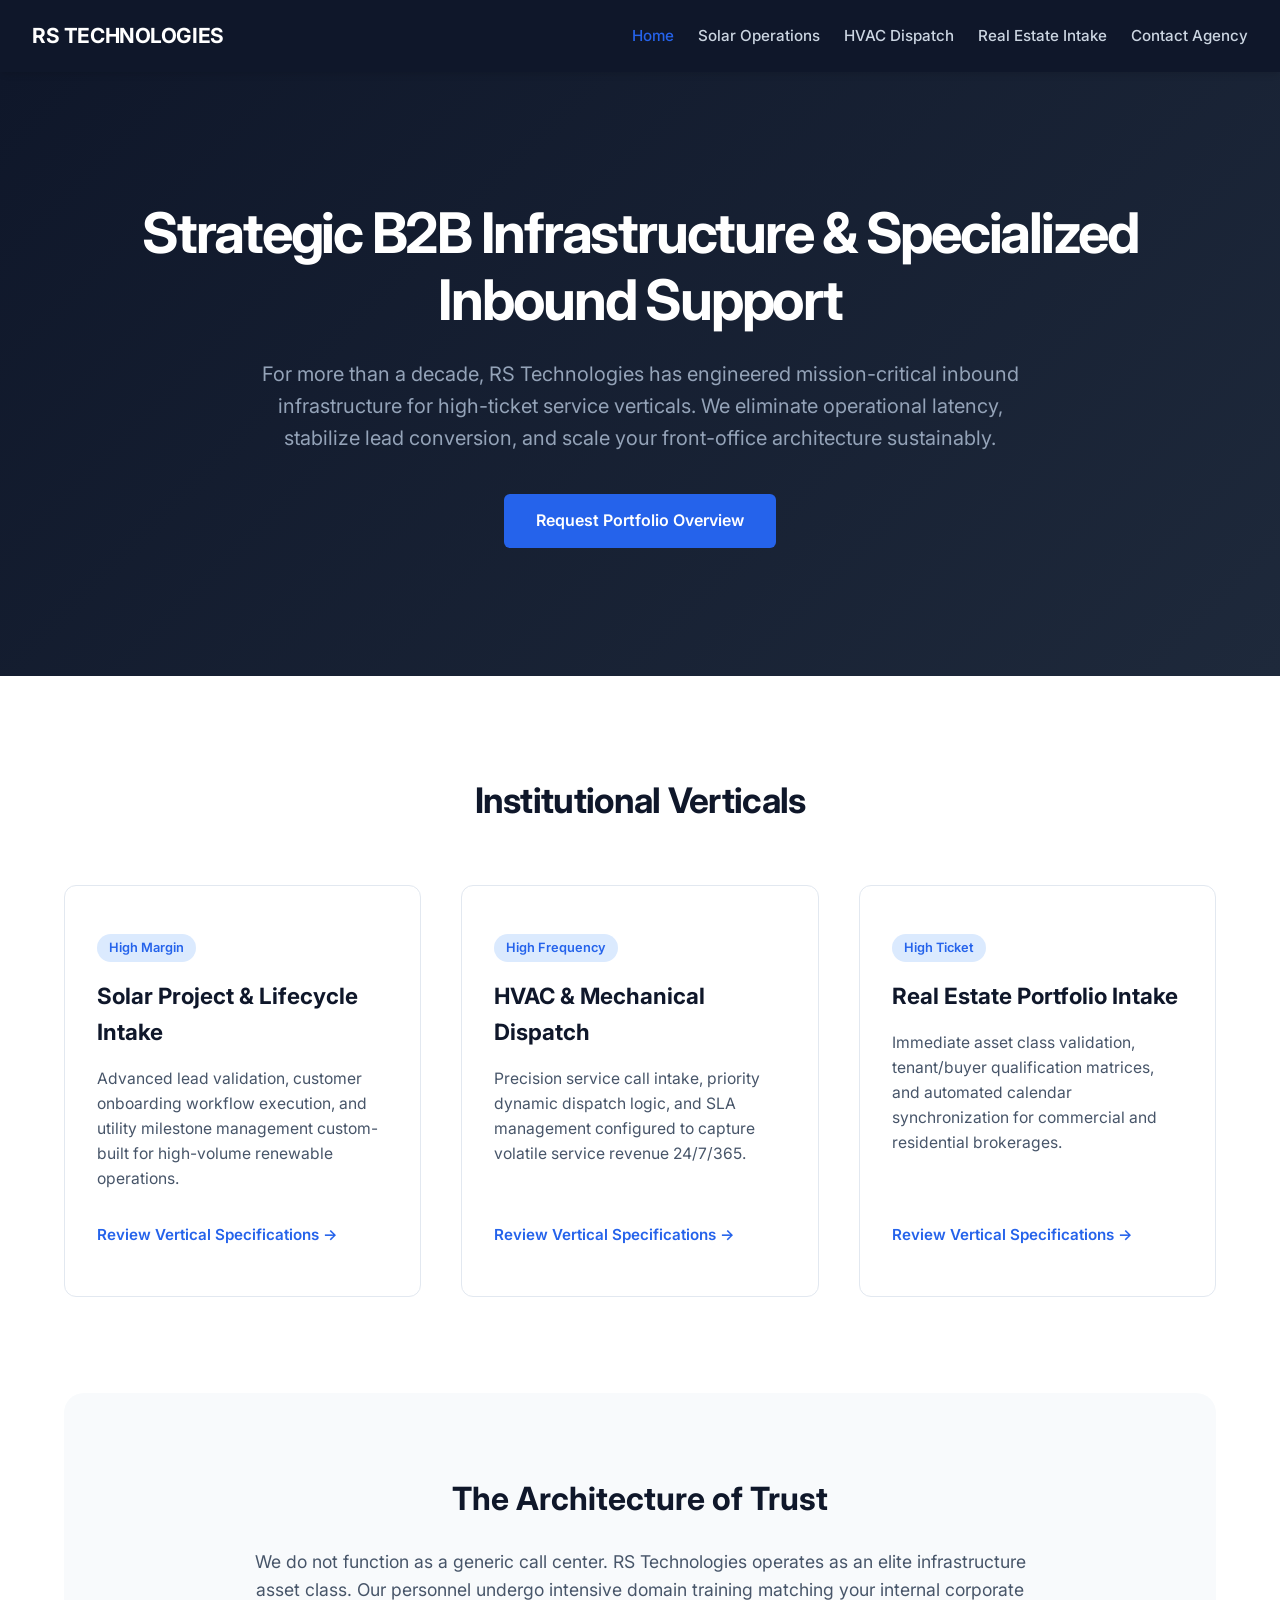
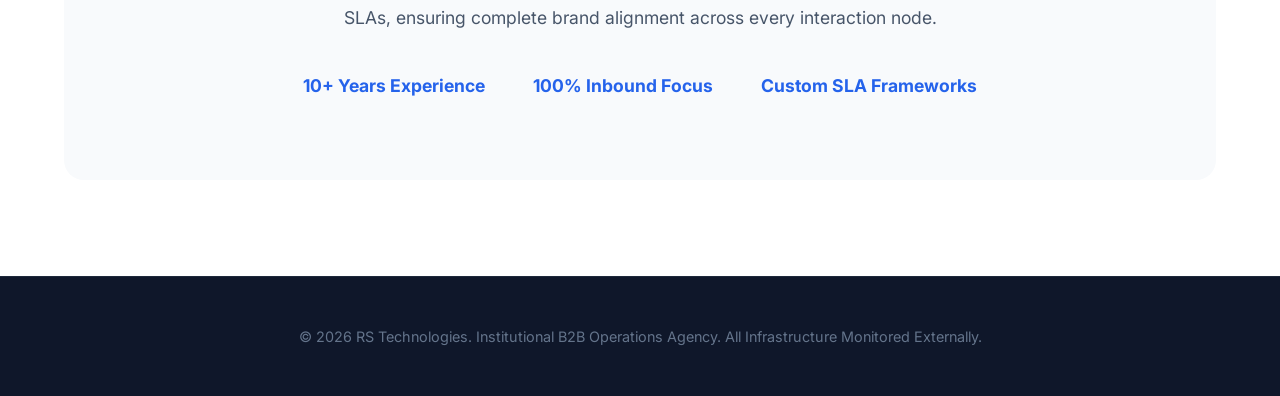
==== index.html @ de3f24df "Add files via upload" ====
<!DOCTYPE html>
<html lang="en">
<head>
    <meta charset="UTF-8">
    <meta name="viewport" content="width=device-width, initial-scale=1.0">
    <meta name="description" content="RS Technologies: Elite B2B outsourced call center and dispatch agency. 10+ years of operational excellence managing high-margin operations for HVAC, Solar, and Real Estate enterprises.">
    <title>RS Technologies | Enterprise Dispatch & B2B Operations Agency</title>
    <link rel="stylesheet" href="styles.css">
</head>
<body>
    <nav>
        <a href="index.html" class="logo">RS TECHNOLOGIES</a>
        <div class="links">
            <a href="index.html" class="active">Home</a>
            <a href="solar.html">Solar Operations</a>
            <a href="hvac.html">HVAC Dispatch</a>
            <a href="realestate.html">Real Estate Intake</a>
            <a href="contact.html">Contact Agency</a>
        </div>
    </nav>

    <header class="hero">
        <div class="container">
            <h1>Strategic B2B Infrastructure & Specialized Inbound Support</h1>
            <p>For more than a decade, RS Technologies has engineered mission-critical inbound infrastructure for high-ticket service verticals. We eliminate operational latency, stabilize lead conversion, and scale your front-office architecture sustainably.</p>
            <a href="contact.html" class="btn">Request Portfolio Overview</a>
        </div>
    </header>

    <main class="container">
        <section class="section">
            <h2 class="section-title">Institutional Verticals</h2>
            <div class="grid">
                <div class="card">
                    <div>
                        <span class="badge">High Margin</span>
                        <h3>Solar Project & Lifecycle Intake</h3>
                        <p>Advanced lead validation, customer onboarding workflow execution, and utility milestone management custom-built for high-volume renewable operations.</p>
                    </div>
                    <a href="solar.html" class="btn-ghost">Review Vertical Specifications &rarr;</a>
                </div>
                <div class="card">
                    <div>
                        <span class="badge">High Frequency</span>
                        <h3>HVAC & Mechanical Dispatch</h3>
                        <p>Precision service call intake, priority dynamic dispatch logic, and SLA management configured to capture volatile service revenue 24/7/365.</p>
                    </div>
                    <a href="hvac.html" class="btn-ghost">Review Vertical Specifications &rarr;</a>
                </div>
                <div class="card">
                    <div>
                        <span class="badge">High Ticket</span>
                        <h3>Real Estate Portfolio Intake</h3>
                        <p>Immediate asset class validation, tenant/buyer qualification matrices, and automated calendar synchronization for commercial and residential brokerages.</p>
                    </div>
                    <a href="realestate.html" class="btn-ghost">Review Vertical Specifications &rarr;</a>
                </div>
            </div>
        </section>

        <section class="section accent-section">
            <div class="accent-wrapper">
                <h2>The Architecture of Trust</h2>
                <p>We do not function as a generic call center. RS Technologies operates as an elite infrastructure asset class. Our personnel undergo intensive domain training matching your internal corporate SLAs, ensuring complete brand alignment across every interaction node.</p>
                <div class="stats-row">
                    <div>10+ Years Experience</div>
                    <div>100% Inbound Focus</div>
                    <div>Custom SLA Frameworks</div>
                </div>
            </div>
        </section>
    </main>

    <footer>
        <p>&copy; 2026 RS Technologies. Institutional B2B Operations Agency. All Infrastructure Monitored Externally.</p>
    </footer>
</body>
</html>
---- styles.css ----
/* Production Global CSS Framework */
@import url('https://fonts.googleapis.com/css2?family=Inter:wght@300;400;500;600;700&display=swap');

:root {
    --navy: #0f172a;
    --blue: #2563eb;
    --slate: #475569;
    --light: #f8fafc;
    --border: #e2e8f0;
}

* {
    box-sizing: border-box;
    margin: 0;
    padding: 0;
}

body {
    font-family: 'Inter', sans-serif;
    color: var(--navy);
    line-height: 1.6;
    background: #fff;
    -webkit-font-smoothing: antialiased;
}

.container {
    width: 100%;
    max-width: 1200px;
    margin: 0 auto;
    padding: 0 24px;
}

/* Navigation Architecture */
nav {
    background: var(--navy);
    padding: 1.2rem 2rem;
    display: flex;
    justify-content: space-between;
    align-items: center;
    position: sticky;
    top: 0;
    z-index: 1000;
    box-shadow: 0 4px 6px -1px rgba(0, 0, 0, 0.1);
}

nav .logo {
    color: #fff;
    font-weight: 700;
    font-size: 1.3rem;
    text-decoration: none;
    letter-spacing: -0.02em;
}

nav .links {
    display: flex;
    gap: 1.5rem;
}

nav .links a {
    color: #cbd5e1;
    text-decoration: none;
    font-weight: 500;
    font-size: 0.95rem;
    transition: color 0.2s ease;
}

nav .links a:hover, nav .links a.active {
    color: #fff;
}

nav .links a.active {
    color: var(--blue);
}

/* Master Hero Layout */
.hero {
    background: linear-gradient(135deg, #0f172a 0%, #1e293b 100%);
    color: #fff;
    padding: 8rem 0;
    text-align: center;
}

.hero h1 {
    font-size: 3.5rem;
    font-weight: 700;
    letter-spacing: -0.04em;
    margin-bottom: 1.5rem;
    line-height: 1.2;
}

.hero p {
    font-size: 1.25rem;
    max-width: 800px;
    margin: 0 auto 2.5rem;
    color: #94a3b8;
}

/* Inner Page Structural Headings */
.inner-hero {
    background: var(--light);
    padding: 5rem 0;
    text-align: center;
    border-bottom: 1px solid var(--border);
}

.inner-hero h1 {
    font-size: 2.8rem;
    font-weight: 700;
    color: var(--navy);
    margin-bottom: 1rem;
    letter-spacing: -0.03em;
}

.inner-hero p {
    font-size: 1.2rem;
    color: var(--slate);
    max-width: 750px;
    margin: 0 auto;
}

/* Grid & Content Structures */
.section {
    padding: 6rem 0;
}

.section-title {
    font-size: 2.2rem;
    text-align: center;
    font-weight: 700;
    margin-bottom: 3.5rem;
    letter-spacing: -0.02em;
}

.grid {
    display: grid;
    grid-template-columns: repeat(auto-fit, minmax(320px, 1fr));
    gap: 2.5rem;
}

.card {
    padding: 3rem 2rem;
    border: 1px solid var(--border);
    border-radius: 12px;
    background: #fff;
    transition: all 0.3s cubic-bezier(0.4, 0, 0.2, 1);
    display: flex;
    flex-direction: column;
    justify-content: space-between;
}

.card:hover {
    transform: translateY(-4px);
    border-color: var(--blue);
    box-shadow: 0 20px 25px -5px rgba(0,0,0,0.05);
}

.card h3 {
    font-size: 1.4rem;
    margin-bottom: 1rem;
    color: var(--navy);
}

.card p {
    color: var(--slate);
    margin-bottom: 2rem;
    font-size: 0.98rem;
}

/* Content Split Column Patterns */
.content-grid {
    display: grid;
    grid-template-columns: 2fr 1fr;
    gap: 3.5rem;
}

.content-block h2 {
    font-size: 1.8rem;
    margin-bottom: 1.2rem;
    letter-spacing: -0.02em;
}

.content-block p {
    color: var(--slate);
    font-size: 1.05rem;
    margin-bottom: 2rem;
}

.content-block ul {
    list-style-type: none;
    margin-bottom: 2rem;
}

.content-block ul li {
    position: relative;
    padding-left: 1.75rem;
    margin-bottom: 0.75rem;
    color: var(--slate);
    font-size: 1.02rem;
}

.content-block ul li::before {
    content: "✓";
    position: absolute;
    left: 0;
    color: var(--blue);
    font-weight: 700;
}

.value-prop {
    background: var(--light);
    padding: 2rem;
    border-left: 4px solid var(--blue);
    border-radius: 0 8px 8px 0;
    margin-bottom: 2.5rem;
}

.value-prop h3 {
    font-size: 1.2rem;
    margin-bottom: 0.5rem;
}

.value-prop p {
    margin-bottom: 0;
    font-size: 0.98rem;
}

.sidebar-card {
    background: var(--light);
    padding: 2.5rem;
    border-radius: 12px;
    border: 1px solid var(--border);
    height: fit-content;
}

.sidebar-card h3 {
    margin-bottom: 0.75rem;
}

.sidebar-card p {
    color: var(--slate);
    font-size: 0.95rem;
    margin-bottom: 1.5rem;
}

/* Contact Module Panel */
.contact-box {
    max-width: 650px;
    margin: 4rem auto;
    padding: 4rem 3rem;
    background: var(--light);
    border-radius: 16px;
    border: 1px solid var(--border);
    text-align: center;
}

.contact-lead {
    color: var(--slate);
    font-size: 1.1rem;
    margin-bottom: 2.5rem;
}

.cta-wrapper {
    margin-bottom: 2.5rem;
}

.contact-meta {
    border-top: 1px solid var(--border);
    padding-top: 2rem;
    text-align: left;
}

.contact-meta p {
    margin-bottom: 0.5rem;
    font-size: 0.98rem;
}

.contact-meta .disclaimer {
    margin-top: 1.5rem;
    font-size: 0.82rem;
    color: #94a3b8;
    text-align: center;
}

/* Design Components & Utilities */
.btn {
    background: var(--blue);
    color: #fff;
    padding: 0.9rem 2rem;
    text-decoration: none;
    border-radius: 6px;
    font-weight: 600;
    display: inline-block;
    transition: background 0.2s ease;
}

.btn:hover {
    background: #1d4ed8;
}

.block-btn {
    display: block;
    text-align: center;
}

.btn-cta {
    background: var(--blue);
    color: #fff;
    padding: 1.2rem 3rem;
    text-decoration: none;
    border-radius: 8px;
    font-weight: 700;
    font-size: 1.15rem;
    display: inline-block;
    box-shadow: 0 10px 15px -3px rgba(37, 99, 235, 0.2);
    transition: transform 0.2s ease, background 0.2s ease;
}

.btn-cta:hover {
    background: #1d4ed8;
    transform: translateY(-2px);
}

.btn-ghost {
    color: var(--blue);
    text-decoration: none;
    font-weight: 600;
    font-size: 0.95rem;
}

.badge {
    background: #dbeafe;
    color: var(--blue);
    padding: 0.25rem 0.75rem;
    border-radius: 50px;
    font-size: 0.8rem;
    font-weight: 600;
    display: inline-block;
    margin-bottom: 1rem;
}

.accent-section {
    background: var(--light);
    border-radius: 20px;
    margin-bottom: 4rem;
    padding: 5rem 3rem;
}

.accent-wrapper {
    max-width: 800px;
    margin: 0 auto;
    text-align: center;
}

.accent-wrapper h2 {
    font-size: 2rem;
    margin-bottom: 1.5rem;
}

.accent-wrapper p {
    color: var(--slate);
    font-size: 1.1rem;
    margin-bottom: 2.5rem;
}

.stats-row {
    display: flex;
    justify-content: center;
    gap: 3rem;
    font-weight: 700;
    font-size: 1.1rem;
    color: var(--blue);
}

/* Global Corporate Footer */
footer {
    background: var(--navy);
    color: #64748b;
    text-align: center;
    padding: 3rem 2rem;
    border-top: 1px solid #1e293b;
    font-size: 0.9rem;
    margin-top: 6rem;
}

/* Responsive Adaptive Viewports */
@media (max-width: 968px) {
    .content-grid {
        grid-template-columns: 1fr;
        gap: 2.5rem;
    }
    .sidebar-card {
        order: -1;
    }
}

@media (max-width: 768px) {
    .hero h1 {
        font-size: 2.5rem;
    }
    nav {
        flex-direction: column;
        gap: 1.2rem;
        text-align: center;
    }
    .stats-row {
        flex-direction: column;
        gap: 1rem;
    }
}
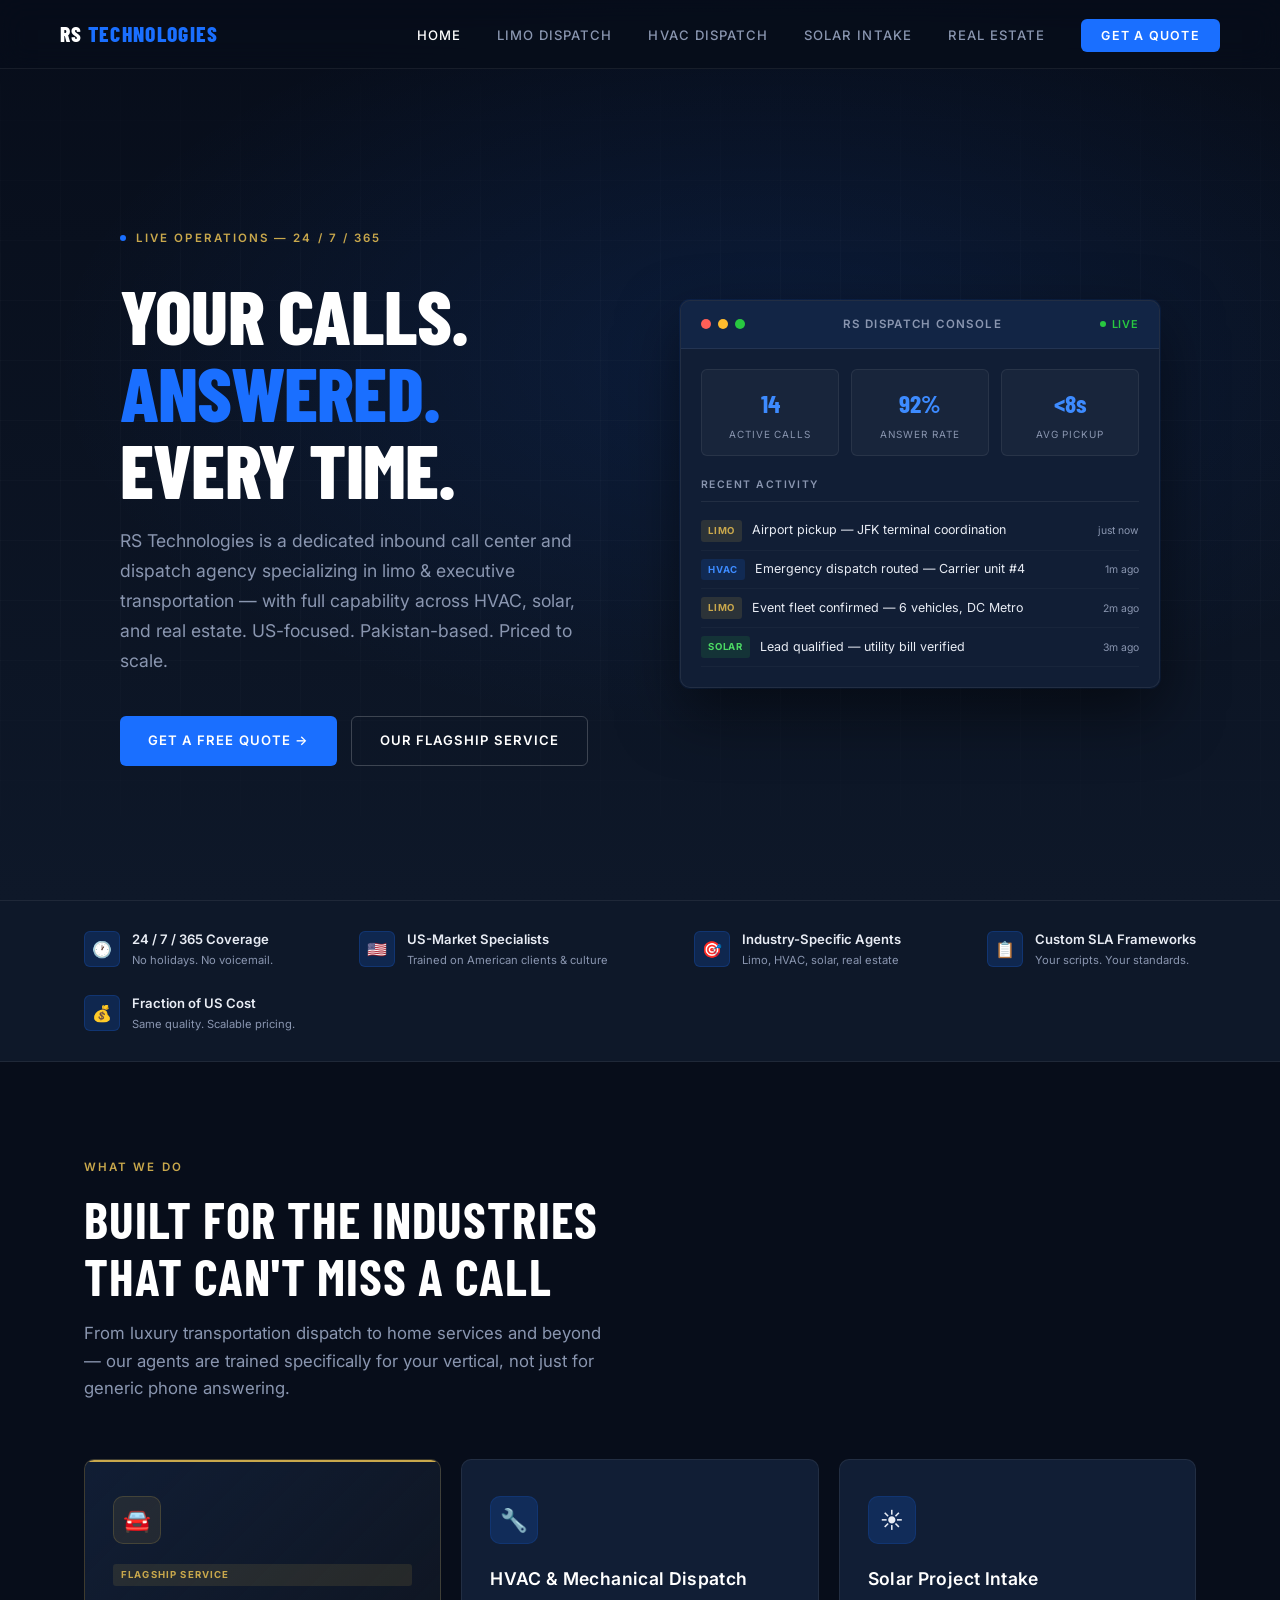
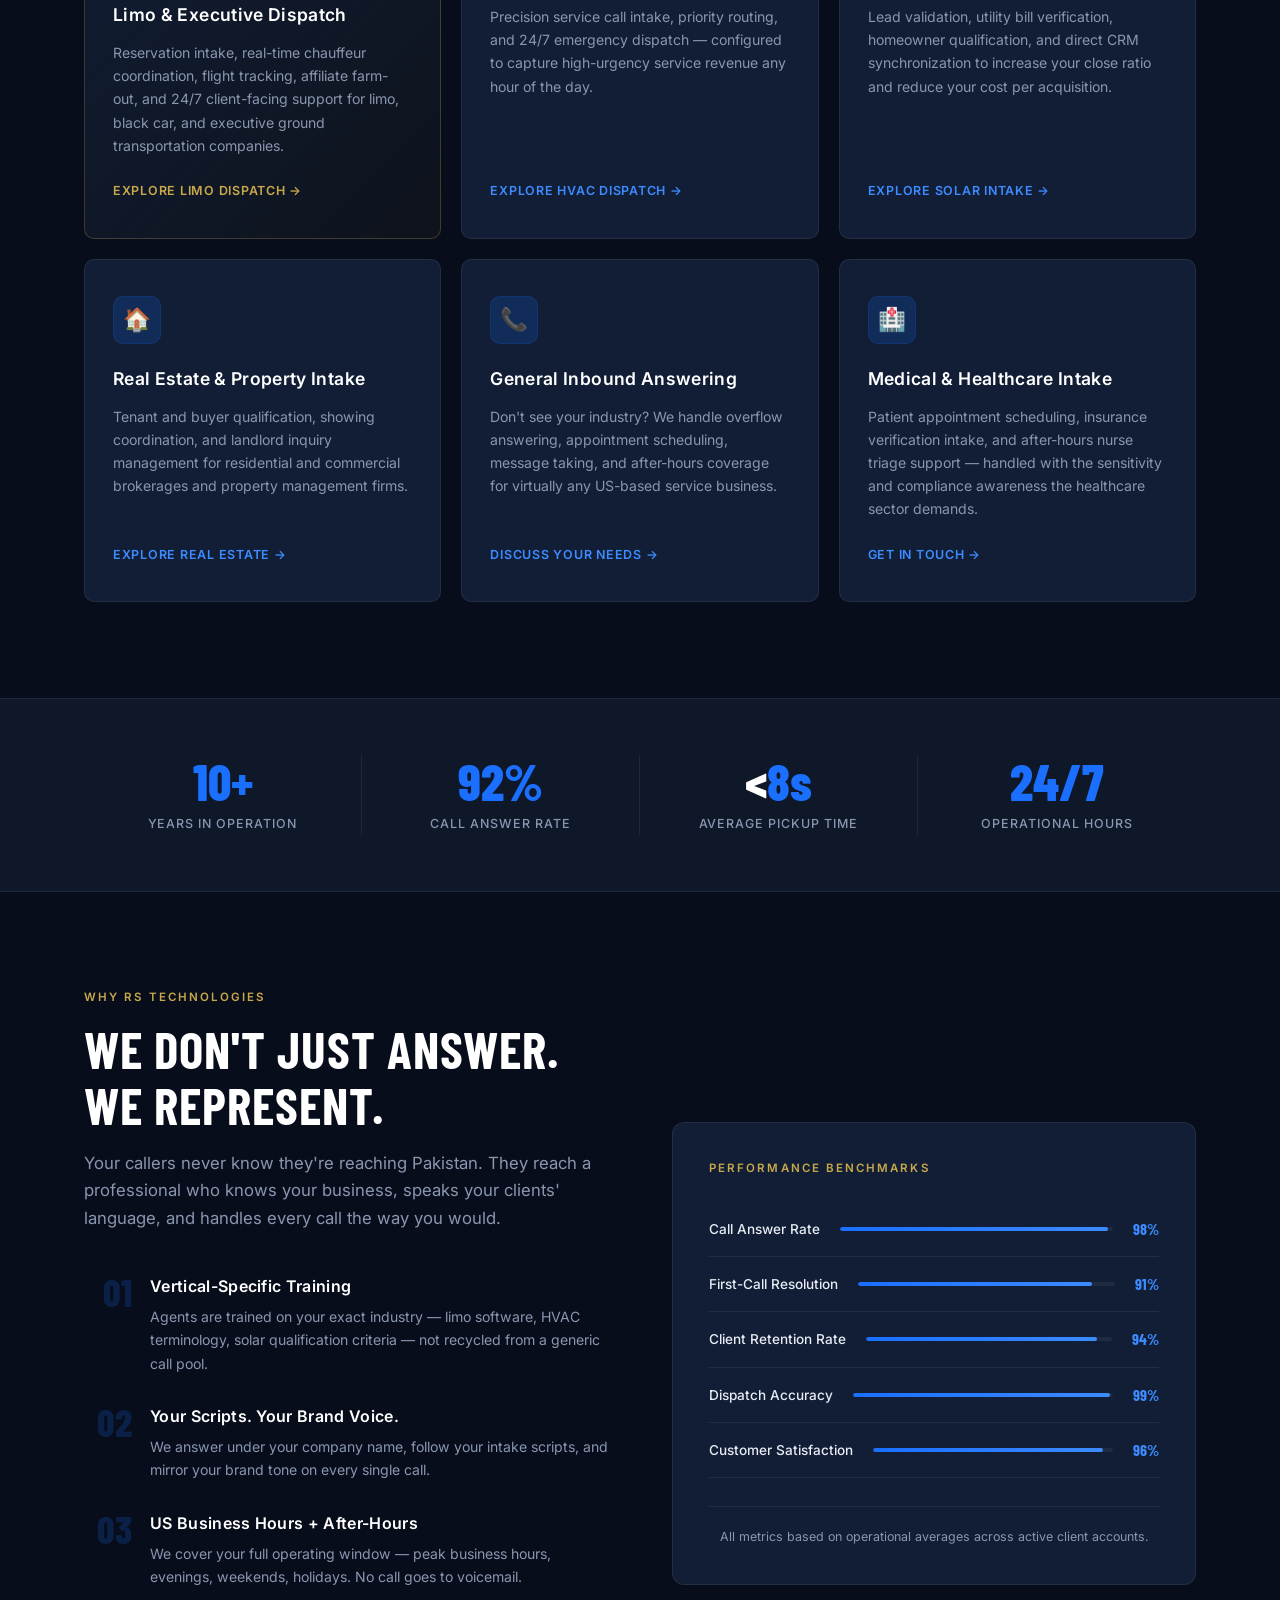
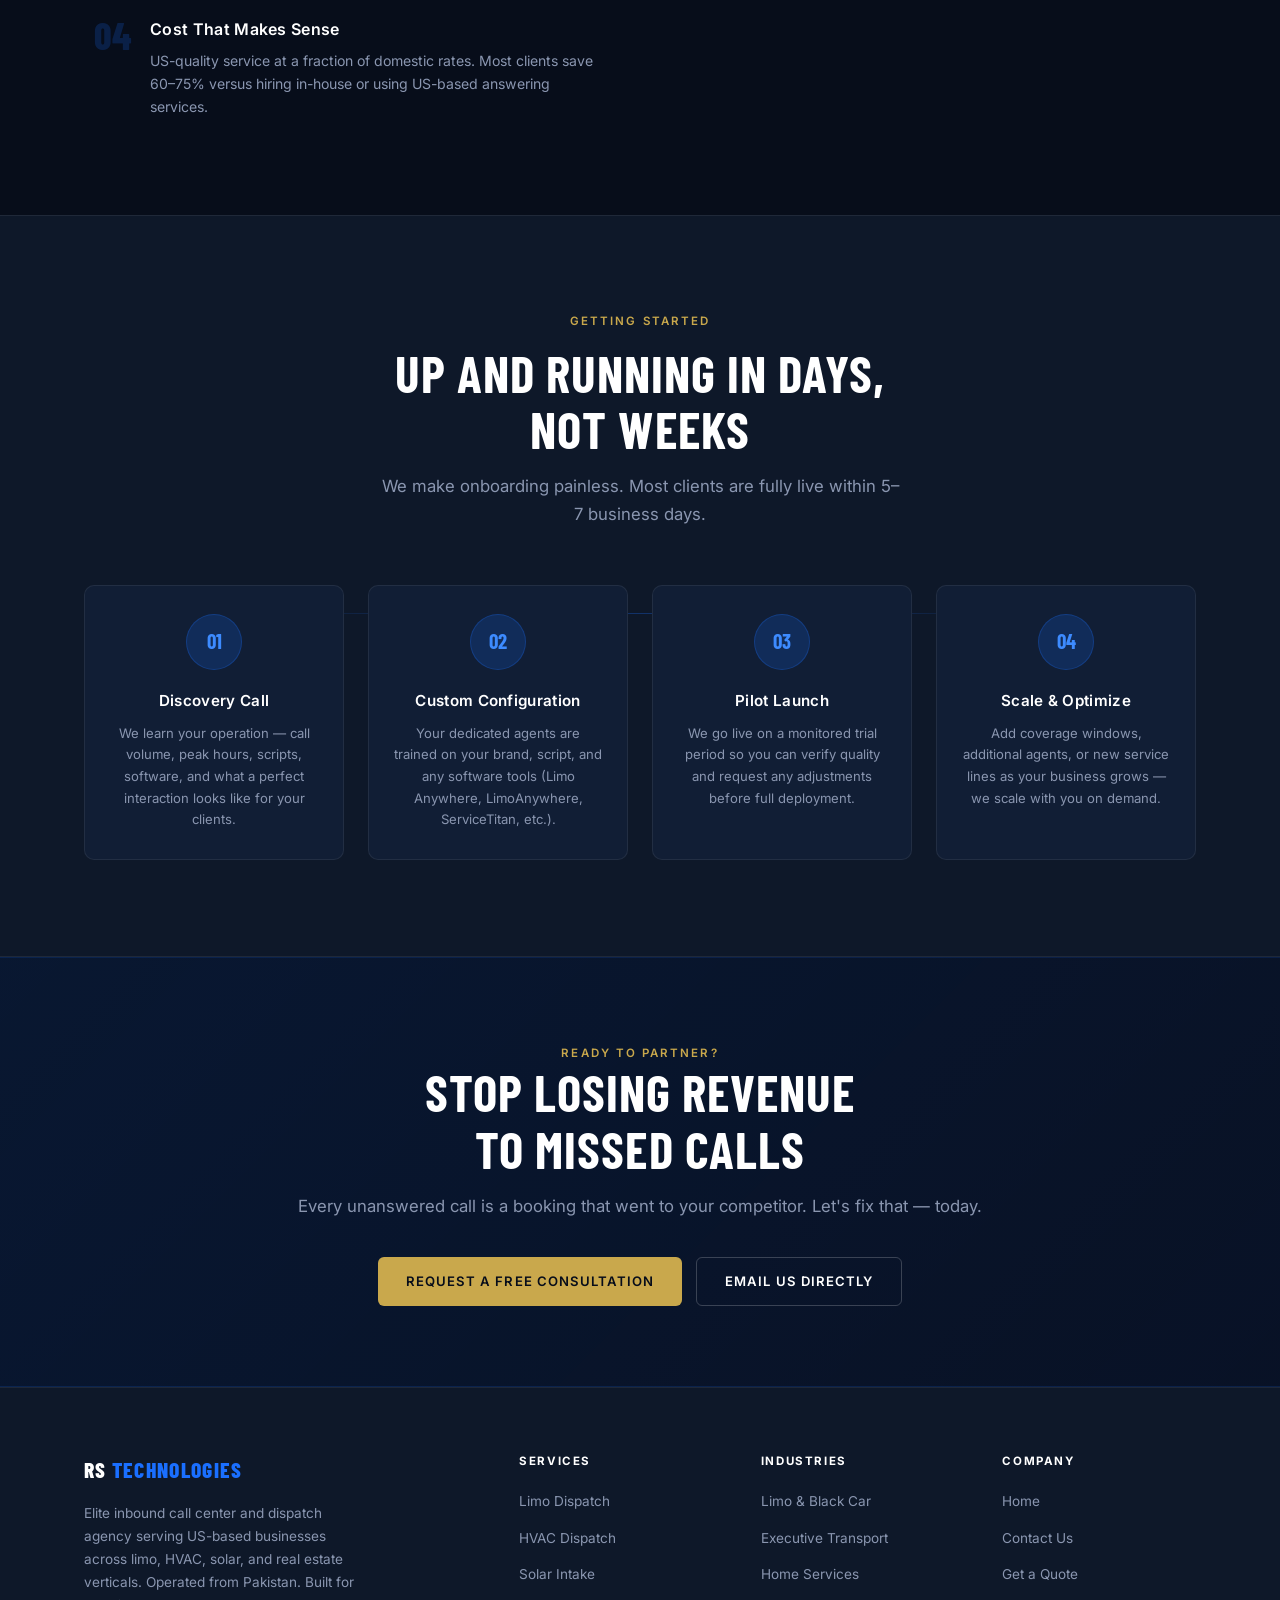
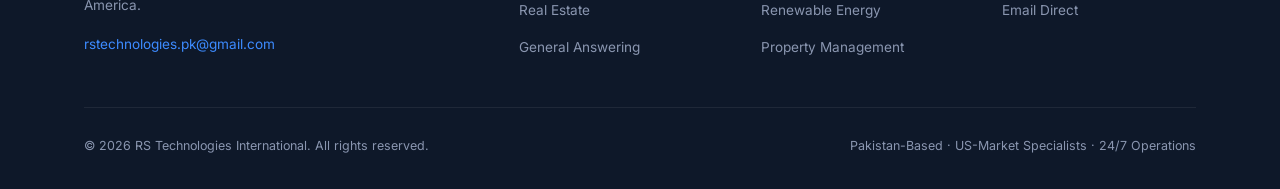
==== commit 994302c4: "Add files via upload" ====
--- a/index.html
+++ b/index.html
@@ -1,78 +1,430 @@
 <!DOCTYPE html>
 <html lang="en">
 <head>
-    <meta charset="UTF-8">
-    <meta name="viewport" content="width=device-width, initial-scale=1.0">
-    <meta name="description" content="RS Technologies: Elite B2B outsourced call center and dispatch agency. 10+ years of operational excellence managing high-margin operations for HVAC, Solar, and Real Estate enterprises.">
-    <title>RS Technologies | Enterprise Dispatch & B2B Operations Agency</title>
-    <link rel="stylesheet" href="styles.css">
+  <meta charset="UTF-8" />
+  <meta name="viewport" content="width=device-width, initial-scale=1.0" />
+  <title>RS Technologies | Elite Inbound Call Center & Dispatch Agency — Pakistan</title>
+  <meta name="description" content="RS Technologies is a specialized inbound call center and dispatch agency based in Pakistan, serving US-based limo, HVAC, solar, and real estate companies 24/7. Expert agents, custom SLAs, affordable rates." />
+  <meta name="keywords" content="limo dispatch call center, outsourced dispatch Pakistan, inbound call center Pakistan, HVAC dispatch service, solar intake agency, executive transportation dispatch, 24/7 answering service" />
+  <meta name="robots" content="index, follow" />
+  <link rel="canonical" href="https://rstechnologiesinternational.com/" />
+
+  <!-- Open Graph -->
+  <meta property="og:type"        content="website" />
+  <meta property="og:title"       content="RS Technologies | Elite Inbound Call Center & Dispatch Agency" />
+  <meta property="og:description" content="Specialized inbound call center serving US limo, HVAC, solar, and real estate companies. 24/7 coverage, custom SLAs, English-fluent agents." />
+  <meta property="og:url"         content="https://rstechnologiesinternational.com/" />
+  <meta property="og:image"       content="https://rstechnologiesinternational.com/og-image.jpg" />
+
+  <!-- Schema.org -->
+  <script type="application/ld+json">
+  {
+    "@context": "https://schema.org",
+    "@type": "LocalBusiness",
+    "name": "RS Technologies",
+    "description": "Specialized inbound call center and dispatch agency serving US-based limo, HVAC, solar, and real estate companies.",
+    "url": "https://rstechnologiesinternational.com",
+    "email": "rstechnologies.pk@gmail.com",
+    "address": { "@type": "PostalAddress", "addressCountry": "PK" },
+    "serviceArea": { "@type": "Country", "name": "United States" },
+    "knowsAbout": ["Limo Dispatch", "HVAC Dispatch", "Solar Intake", "Real Estate Intake", "Inbound Call Center"]
+  }
+  </script>
+
+  <link rel="stylesheet" href="style.css" />
 </head>
 <body>
-    <nav>
-        <a href="index.html" class="logo">RS TECHNOLOGIES</a>
-        <div class="links">
-            <a href="index.html" class="active">Home</a>
-            <a href="solar.html">Solar Operations</a>
-            <a href="hvac.html">HVAC Dispatch</a>
-            <a href="realestate.html">Real Estate Intake</a>
-            <a href="contact.html">Contact Agency</a>
-        </div>
-    </nav>
-
-    <header class="hero">
-        <div class="container">
-            <h1>Strategic B2B Infrastructure & Specialized Inbound Support</h1>
-            <p>For more than a decade, RS Technologies has engineered mission-critical inbound infrastructure for high-ticket service verticals. We eliminate operational latency, stabilize lead conversion, and scale your front-office architecture sustainably.</p>
-            <a href="contact.html" class="btn">Request Portfolio Overview</a>
-        </div>
-    </header>
-
-    <main class="container">
-        <section class="section">
-            <h2 class="section-title">Institutional Verticals</h2>
-            <div class="grid">
-                <div class="card">
-                    <div>
-                        <span class="badge">High Margin</span>
-                        <h3>Solar Project & Lifecycle Intake</h3>
-                        <p>Advanced lead validation, customer onboarding workflow execution, and utility milestone management custom-built for high-volume renewable operations.</p>
-                    </div>
-                    <a href="solar.html" class="btn-ghost">Review Vertical Specifications &rarr;</a>
-                </div>
-                <div class="card">
-                    <div>
-                        <span class="badge">High Frequency</span>
-                        <h3>HVAC & Mechanical Dispatch</h3>
-                        <p>Precision service call intake, priority dynamic dispatch logic, and SLA management configured to capture volatile service revenue 24/7/365.</p>
-                    </div>
-                    <a href="hvac.html" class="btn-ghost">Review Vertical Specifications &rarr;</a>
-                </div>
-                <div class="card">
-                    <div>
-                        <span class="badge">High Ticket</span>
-                        <h3>Real Estate Portfolio Intake</h3>
-                        <p>Immediate asset class validation, tenant/buyer qualification matrices, and automated calendar synchronization for commercial and residential brokerages.</p>
-                    </div>
-                    <a href="realestate.html" class="btn-ghost">Review Vertical Specifications &rarr;</a>
-                </div>
-            </div>
-        </section>
-
-        <section class="section accent-section">
-            <div class="accent-wrapper">
-                <h2>The Architecture of Trust</h2>
-                <p>We do not function as a generic call center. RS Technologies operates as an elite infrastructure asset class. Our personnel undergo intensive domain training matching your internal corporate SLAs, ensuring complete brand alignment across every interaction node.</p>
-                <div class="stats-row">
-                    <div>10+ Years Experience</div>
-                    <div>100% Inbound Focus</div>
-                    <div>Custom SLA Frameworks</div>
-                </div>
-            </div>
-        </section>
-    </main>
-
-    <footer>
-        <p>&copy; 2026 RS Technologies. Institutional B2B Operations Agency. All Infrastructure Monitored Externally.</p>
-    </footer>
+
+<!-- NAVIGATION -->
+<nav class="nav" role="navigation" aria-label="Main navigation">
+  <div class="nav-inner">
+    <a href="index.html" class="nav-logo" aria-label="RS Technologies Home">RS <span>Technologies</span></a>
+    <ul class="nav-links" role="list">
+      <li><a href="index.html" class="active">Home</a></li>
+      <li><a href="limo-dispatch.html">Limo Dispatch</a></li>
+      <li><a href="hvac.html">HVAC Dispatch</a></li>
+      <li><a href="solar.html">Solar Intake</a></li>
+      <li><a href="real-estate.html">Real Estate</a></li>
+      <li><a href="contact.html" class="nav-cta">Get a Quote</a></li>
+    </ul>
+    <button class="nav-toggle" aria-label="Toggle navigation" aria-expanded="false">
+      <span></span><span></span><span></span>
+    </button>
+  </div>
+</nav>
+
+<!-- HERO -->
+<header class="hero" role="banner">
+  <div class="hero-bg" aria-hidden="true"></div>
+  <div class="hero-grid" aria-hidden="true"></div>
+  <div class="hero-content">
+    <div class="hero-left">
+      <div class="hero-eyebrow">
+        <span class="hero-eyebrow-dot" aria-hidden="true"></span>
+        <span class="eyebrow">Live Operations — 24 / 7 / 365</span>
+      </div>
+      <h1 class="display">
+        Your Calls.<br>
+        <em>Answered.</em><br>
+        Every Time.
+      </h1>
+      <p class="hero-sub">
+        RS Technologies is a dedicated inbound call center and dispatch agency specializing in limo &amp; executive transportation — with full capability across HVAC, solar, and real estate. US-focused. Pakistan-based. Priced to scale.
+      </p>
+      <div class="hero-actions">
+        <a href="contact.html" class="btn btn-primary">Get a Free Quote →</a>
+        <a href="limo-dispatch.html" class="btn btn-outline">Our Flagship Service</a>
+      </div>
+    </div>
+
+    <!-- Live Dispatch Console -->
+    <div class="dispatch-console" aria-label="Live dispatch activity feed">
+      <div class="console-header">
+        <div class="console-dots" aria-hidden="true">
+          <span></span><span></span><span></span>
+        </div>
+        <span class="console-title">RS Dispatch Console</span>
+        <span class="console-status">Live</span>
+      </div>
+      <div class="console-body">
+        <div class="console-stat-row">
+          <div class="console-stat">
+            <span class="console-stat-num" data-count="14" data-suffix="">14</span>
+            <span class="console-stat-label">Active Calls</span>
+          </div>
+          <div class="console-stat">
+            <span class="console-stat-num" data-count="98" data-suffix="%">98%</span>
+            <span class="console-stat-label">Answer Rate</span>
+          </div>
+          <div class="console-stat">
+            <span class="console-stat-num">&lt;8s</span>
+            <span class="console-stat-label">Avg Pickup</span>
+          </div>
+        </div>
+        <div class="console-feed">
+          <div class="console-feed-title">Recent Activity</div>
+          <div id="consoleFeed">
+            <div class="feed-item">
+              <span class="feed-badge badge-limo">limo</span>
+              <span class="feed-text">Airport pickup — JFK terminal coordination</span>
+              <span class="feed-time">just now</span>
+            </div>
+            <div class="feed-item">
+              <span class="feed-badge badge-hvac">hvac</span>
+              <span class="feed-text">Emergency dispatch routed — Carrier unit #4</span>
+              <span class="feed-time">1m ago</span>
+            </div>
+            <div class="feed-item">
+              <span class="feed-badge badge-limo">limo</span>
+              <span class="feed-text">Event fleet confirmed — 6 vehicles, DC Metro</span>
+              <span class="feed-time">2m ago</span>
+            </div>
+            <div class="feed-item">
+              <span class="feed-badge badge-solar">solar</span>
+              <span class="feed-text">Lead qualified — utility bill verified</span>
+              <span class="feed-time">3m ago</span>
+            </div>
+          </div>
+        </div>
+      </div>
+    </div>
+  </div>
+</header>
+
+<!-- TRUST BAR -->
+<section class="trust-bar" aria-label="Trust signals">
+  <div class="trust-bar-inner">
+    <div class="trust-item">
+      <div class="trust-icon" aria-hidden="true">🕐</div>
+      <div>
+        <span class="trust-label">24 / 7 / 365 Coverage</span>
+        <span class="trust-sub">No holidays. No voicemail.</span>
+      </div>
+    </div>
+    <div class="trust-item">
+      <div class="trust-icon" aria-hidden="true">🇺🇸</div>
+      <div>
+        <span class="trust-label">US-Market Specialists</span>
+        <span class="trust-sub">Trained on American clients & culture</span>
+      </div>
+    </div>
+    <div class="trust-item">
+      <div class="trust-icon" aria-hidden="true">🎯</div>
+      <div>
+        <span class="trust-label">Industry-Specific Agents</span>
+        <span class="trust-sub">Limo, HVAC, solar, real estate</span>
+      </div>
+    </div>
+    <div class="trust-item">
+      <div class="trust-icon" aria-hidden="true">📋</div>
+      <div>
+        <span class="trust-label">Custom SLA Frameworks</span>
+        <span class="trust-sub">Your scripts. Your standards.</span>
+      </div>
+    </div>
+    <div class="trust-item">
+      <div class="trust-icon" aria-hidden="true">💰</div>
+      <div>
+        <span class="trust-label">Fraction of US Cost</span>
+        <span class="trust-sub">Same quality. Scalable pricing.</span>
+      </div>
+    </div>
+  </div>
+</section>
+
+<!-- SERVICES -->
+<main>
+<section class="section" aria-labelledby="services-heading">
+  <div class="container">
+    <div class="section-header">
+      <span class="eyebrow">What We Do</span>
+      <h2 id="services-heading">Built for the Industries<br>That Can't Miss a Call</h2>
+      <p>From luxury transportation dispatch to home services and beyond — our agents are trained specifically for your vertical, not just for generic phone answering.</p>
+    </div>
+    <div class="services-grid">
+
+      <!-- FLAGSHIP -->
+      <div class="service-card featured">
+        <div class="service-icon" aria-hidden="true">🚘</div>
+        <span class="tag">Flagship Service</span>
+        <h3>Limo &amp; Executive Dispatch</h3>
+        <p>Reservation intake, real-time chauffeur coordination, flight tracking, affiliate farm-out, and 24/7 client-facing support for limo, black car, and executive ground transportation companies.</p>
+        <a href="limo-dispatch.html" class="service-link">Explore Limo Dispatch →</a>
+      </div>
+
+      <div class="service-card">
+        <div class="service-icon" aria-hidden="true">🔧</div>
+        <h3>HVAC &amp; Mechanical Dispatch</h3>
+        <p>Precision service call intake, priority routing, and 24/7 emergency dispatch — configured to capture high-urgency service revenue any hour of the day.</p>
+        <a href="hvac.html" class="service-link">Explore HVAC Dispatch →</a>
+      </div>
+
+      <div class="service-card">
+        <div class="service-icon" aria-hidden="true">☀️</div>
+        <h3>Solar Project Intake</h3>
+        <p>Lead validation, utility bill verification, homeowner qualification, and direct CRM synchronization to increase your close ratio and reduce your cost per acquisition.</p>
+        <a href="solar.html" class="service-link">Explore Solar Intake →</a>
+      </div>
+
+      <div class="service-card">
+        <div class="service-icon" aria-hidden="true">🏠</div>
+        <h3>Real Estate &amp; Property Intake</h3>
+        <p>Tenant and buyer qualification, showing coordination, and landlord inquiry management for residential and commercial brokerages and property management firms.</p>
+        <a href="real-estate.html" class="service-link">Explore Real Estate →</a>
+      </div>
+
+      <div class="service-card">
+        <div class="service-icon" aria-hidden="true">📞</div>
+        <h3>General Inbound Answering</h3>
+        <p>Don't see your industry? We handle overflow answering, appointment scheduling, message taking, and after-hours coverage for virtually any US-based service business.</p>
+        <a href="contact.html" class="service-link">Discuss Your Needs →</a>
+      </div>
+
+      <div class="service-card">
+        <div class="service-icon" aria-hidden="true">🏥</div>
+        <h3>Medical &amp; Healthcare Intake</h3>
+        <p>Patient appointment scheduling, insurance verification intake, and after-hours nurse triage support — handled with the sensitivity and compliance awareness the healthcare sector demands.</p>
+        <a href="contact.html" class="service-link">Get in Touch →</a>
+      </div>
+
+    </div>
+  </div>
+</section>
+
+<!-- STATS -->
+<section class="stats-strip" aria-label="Company statistics">
+  <div class="container">
+    <div class="stats-grid">
+      <div class="stat-item">
+        <span class="stat-num"><span data-count="10" data-suffix="">10</span><span>+</span></span>
+        <span class="stat-label">Years in Operation</span>
+      </div>
+      <div class="stat-item">
+        <span class="stat-num"><span data-count="98" data-suffix="">98</span><span>%</span></span>
+        <span class="stat-label">Call Answer Rate</span>
+      </div>
+      <div class="stat-item">
+        <span class="stat-num">&lt;<span data-count="8" data-suffix="s">8s</span></span>
+        <span class="stat-label">Average Pickup Time</span>
+      </div>
+      <div class="stat-item">
+        <span class="stat-num"><span data-count="24" data-suffix="">24</span><span>/7</span></span>
+        <span class="stat-label">Operational Hours</span>
+      </div>
+    </div>
+  </div>
+</section>
+
+<!-- WHY US -->
+<section class="section" aria-labelledby="why-heading">
+  <div class="container">
+    <div class="why-grid">
+      <div>
+        <div class="section-header" style="margin-bottom:40px;">
+          <span class="eyebrow">Why RS Technologies</span>
+          <h2 id="why-heading">We Don't Just Answer.<br>We Represent.</h2>
+          <p>Your callers never know they're reaching Pakistan. They reach a professional who knows your business, speaks your clients' language, and handles every call the way you would.</p>
+        </div>
+        <div class="why-list">
+          <div class="why-item">
+            <span class="why-num" aria-hidden="true">01</span>
+            <div class="why-text">
+              <h3>Vertical-Specific Training</h3>
+              <p>Agents are trained on your exact industry — limo software, HVAC terminology, solar qualification criteria — not recycled from a generic call pool.</p>
+            </div>
+          </div>
+          <div class="why-item">
+            <span class="why-num" aria-hidden="true">02</span>
+            <div class="why-text">
+              <h3>Your Scripts. Your Brand Voice.</h3>
+              <p>We answer under your company name, follow your intake scripts, and mirror your brand tone on every single call.</p>
+            </div>
+          </div>
+          <div class="why-item">
+            <span class="why-num" aria-hidden="true">03</span>
+            <div class="why-text">
+              <h3>US Business Hours + After-Hours</h3>
+              <p>We cover your full operating window — peak business hours, evenings, weekends, holidays. No call goes to voicemail.</p>
+            </div>
+          </div>
+          <div class="why-item">
+            <span class="why-num" aria-hidden="true">04</span>
+            <div class="why-text">
+              <h3>Cost That Makes Sense</h3>
+              <p>US-quality service at a fraction of domestic rates. Most clients save 60–75% versus hiring in-house or using US-based answering services.</p>
+            </div>
+          </div>
+        </div>
+      </div>
+
+      <div class="why-visual" aria-label="Performance metrics">
+        <div class="eyebrow" style="margin-bottom:24px; display:block;">Performance Benchmarks</div>
+        <div class="sla-item">
+          <span class="sla-label">Call Answer Rate</span>
+          <div class="sla-bar-wrap"><div class="sla-bar" data-width="98%" style="width:0%"></div></div>
+          <span class="sla-val">98%</span>
+        </div>
+        <div class="sla-item">
+          <span class="sla-label">First-Call Resolution</span>
+          <div class="sla-bar-wrap"><div class="sla-bar" data-width="91%" style="width:0%"></div></div>
+          <span class="sla-val">91%</span>
+        </div>
+        <div class="sla-item">
+          <span class="sla-label">Client Retention Rate</span>
+          <div class="sla-bar-wrap"><div class="sla-bar" data-width="94%" style="width:0%"></div></div>
+          <span class="sla-val">94%</span>
+        </div>
+        <div class="sla-item">
+          <span class="sla-label">Dispatch Accuracy</span>
+          <div class="sla-bar-wrap"><div class="sla-bar" data-width="99%" style="width:0%"></div></div>
+          <span class="sla-val">99%</span>
+        </div>
+        <div class="sla-item">
+          <span class="sla-label">Customer Satisfaction</span>
+          <div class="sla-bar-wrap"><div class="sla-bar" data-width="96%" style="width:0%"></div></div>
+          <span class="sla-val">96%</span>
+        </div>
+        <div style="margin-top:28px; padding-top:20px; border-top:1px solid var(--border);">
+          <p style="font-size:0.78rem; color:var(--muted); text-align:center;">All metrics based on operational averages across active client accounts.</p>
+        </div>
+      </div>
+    </div>
+  </div>
+</section>
+
+<!-- HOW IT WORKS -->
+<section class="section" style="background:var(--navy-mid); border-top:1px solid var(--border); border-bottom:1px solid var(--border);" aria-labelledby="process-heading">
+  <div class="container">
+    <div class="section-header centered">
+      <span class="eyebrow">Getting Started</span>
+      <h2 id="process-heading">Up and Running in Days,<br>Not Weeks</h2>
+      <p>We make onboarding painless. Most clients are fully live within 5–7 business days.</p>
+    </div>
+    <div class="process-steps">
+      <div class="step-card">
+        <div class="step-num">01</div>
+        <h3>Discovery Call</h3>
+        <p>We learn your operation — call volume, peak hours, scripts, software, and what a perfect interaction looks like for your clients.</p>
+      </div>
+      <div class="step-card">
+        <div class="step-num">02</div>
+        <h3>Custom Configuration</h3>
+        <p>Your dedicated agents are trained on your brand, script, and any software tools (Limo Anywhere, LimoAnywhere, ServiceTitan, etc.).</p>
+      </div>
+      <div class="step-card">
+        <div class="step-num">03</div>
+        <h3>Pilot Launch</h3>
+        <p>We go live on a monitored trial period so you can verify quality and request any adjustments before full deployment.</p>
+      </div>
+      <div class="step-card">
+        <div class="step-num">04</div>
+        <h3>Scale &amp; Optimize</h3>
+        <p>Add coverage windows, additional agents, or new service lines as your business grows — we scale with you on demand.</p>
+      </div>
+    </div>
+  </div>
+</section>
+
+<!-- CTA BAND -->
+<section class="cta-band" aria-labelledby="cta-heading">
+  <div class="container">
+    <span class="eyebrow">Ready to Partner?</span>
+    <h2 id="cta-heading">Stop Losing Revenue<br>to Missed Calls</h2>
+    <p>Every unanswered call is a booking that went to your competitor. Let's fix that — today.</p>
+    <div class="actions">
+      <a href="contact.html" class="btn btn-gold">Request a Free Consultation</a>
+      <a href="mailto:rstechnologies.pk@gmail.com" class="btn btn-outline">Email Us Directly</a>
+    </div>
+  </div>
+</section>
+</main>
+
+<!-- FOOTER -->
+<footer role="contentinfo">
+  <div class="container">
+    <div class="footer-grid">
+      <div class="footer-brand">
+        <div class="nav-logo" aria-label="RS Technologies">RS <span style="color:var(--blue)">Technologies</span></div>
+        <p>Elite inbound call center and dispatch agency serving US-based businesses across limo, HVAC, solar, and real estate verticals. Operated from Pakistan. Built for America.</p>
+        <a href="mailto:rstechnologies.pk@gmail.com" style="color:var(--blue-light); font-size:0.85rem; margin-top:16px; display:inline-block;">rstechnologies.pk@gmail.com</a>
+      </div>
+      <div class="footer-col">
+        <h4>Services</h4>
+        <ul role="list">
+          <li><a href="limo-dispatch.html">Limo Dispatch</a></li>
+          <li><a href="hvac.html">HVAC Dispatch</a></li>
+          <li><a href="solar.html">Solar Intake</a></li>
+          <li><a href="real-estate.html">Real Estate</a></li>
+          <li><a href="contact.html">General Answering</a></li>
+        </ul>
+      </div>
+      <div class="footer-col">
+        <h4>Industries</h4>
+        <ul role="list">
+          <li><a href="limo-dispatch.html">Limo &amp; Black Car</a></li>
+          <li><a href="limo-dispatch.html">Executive Transport</a></li>
+          <li><a href="hvac.html">Home Services</a></li>
+          <li><a href="solar.html">Renewable Energy</a></li>
+          <li><a href="real-estate.html">Property Management</a></li>
+        </ul>
+      </div>
+      <div class="footer-col">
+        <h4>Company</h4>
+        <ul role="list">
+          <li><a href="index.html">Home</a></li>
+          <li><a href="contact.html">Contact Us</a></li>
+          <li><a href="contact.html">Get a Quote</a></li>
+          <li><a href="mailto:rstechnologies.pk@gmail.com">Email Direct</a></li>
+        </ul>
+      </div>
+    </div>
+    <div class="footer-bottom">
+      <p style="color:var(--muted);">© 2026 RS Technologies International. All rights reserved.</p>
+      <span>Pakistan-Based · US-Market Specialists · 24/7 Operations</span>
+    </div>
+  </div>
+</footer>
+
+<script src="main.js"></script>
 </body>
-</html>+</html>
--- a/style.css
+++ b/style.css
@@ -0,0 +1,944 @@
+/* ============================================
+   RS TECHNOLOGIES — Global Stylesheet
+   Palette: Midnight Navy / Electric Blue / Gold
+   Type: Barlow Condensed (display) / Inter (body)
+   ============================================ */
+
+@import url('https://fonts.googleapis.com/css2?family=Barlow+Condensed:wght@400;600;700;800&family=Inter:wght@300;400;500;600&display=swap');
+
+/* ---- Reset & Base ---- */
+*, *::before, *::after { box-sizing: border-box; margin: 0; padding: 0; }
+
+:root {
+  --navy:       #070D1A;
+  --navy-mid:   #0E1829;
+  --navy-card:  #111E35;
+  --blue:       #1A6FFF;
+  --blue-light: #3D8BFF;
+  --blue-glow:  rgba(26,111,255,0.18);
+  --gold:       #C9A84C;
+  --gold-light: #DFC074;
+  --white:      #FFFFFF;
+  --offwhite:   #E8ECF4;
+  --muted:      #8A96B0;
+  --border:     rgba(255,255,255,0.07);
+  --radius:     6px;
+  --transition: 0.25s ease;
+}
+
+html { scroll-behavior: smooth; font-size: 16px; }
+
+body {
+  background: var(--navy);
+  color: var(--offwhite);
+  font-family: 'Inter', sans-serif;
+  font-weight: 400;
+  line-height: 1.65;
+  -webkit-font-smoothing: antialiased;
+}
+
+img { max-width: 100%; display: block; }
+a { color: inherit; text-decoration: none; }
+ul { list-style: none; }
+
+/* ---- Typography Scale ---- */
+.display {
+  font-family: 'Barlow Condensed', sans-serif;
+  font-weight: 800;
+  text-transform: uppercase;
+  letter-spacing: -0.01em;
+  line-height: 1.0;
+}
+
+h1 { font-size: clamp(2.8rem, 6vw, 5.2rem); }
+h2 { font-size: clamp(2rem, 4vw, 3.2rem); font-family: 'Barlow Condensed', sans-serif; font-weight: 700; text-transform: uppercase; letter-spacing: 0.02em; line-height: 1.1; }
+h3 { font-size: 1.15rem; font-weight: 600; letter-spacing: 0.02em; }
+p  { font-size: 1rem; color: var(--muted); }
+
+.eyebrow {
+  font-family: 'Inter', sans-serif;
+  font-size: 0.72rem;
+  font-weight: 600;
+  letter-spacing: 0.18em;
+  text-transform: uppercase;
+  color: var(--gold);
+}
+
+/* ---- Layout ---- */
+.container { max-width: 1160px; margin: 0 auto; padding: 0 24px; }
+.section    { padding: 96px 0; }
+.section-sm { padding: 64px 0; }
+
+/* ---- Navigation ---- */
+.nav {
+  position: fixed;
+  top: 0; left: 0; right: 0;
+  z-index: 100;
+  padding: 0 24px;
+  background: rgba(7,13,26,0.85);
+  backdrop-filter: blur(14px);
+  -webkit-backdrop-filter: blur(14px);
+  border-bottom: 1px solid var(--border);
+  transition: background var(--transition);
+}
+
+.nav-inner {
+  max-width: 1160px;
+  margin: 0 auto;
+  display: flex;
+  align-items: center;
+  justify-content: space-between;
+  height: 68px;
+}
+
+.nav-logo {
+  font-family: 'Barlow Condensed', sans-serif;
+  font-weight: 800;
+  font-size: 1.35rem;
+  letter-spacing: 0.06em;
+  text-transform: uppercase;
+  color: var(--white);
+}
+
+.nav-logo span { color: var(--blue); }
+
+.nav-links {
+  display: flex;
+  align-items: center;
+  gap: 36px;
+}
+
+.nav-links a {
+  font-size: 0.82rem;
+  font-weight: 500;
+  letter-spacing: 0.08em;
+  text-transform: uppercase;
+  color: var(--muted);
+  transition: color var(--transition);
+}
+
+.nav-links a:hover,
+.nav-links a.active { color: var(--white); }
+
+.nav-cta {
+  font-size: 0.78rem !important;
+  font-weight: 600 !important;
+  letter-spacing: 0.1em !important;
+  color: var(--white) !important;
+  background: var(--blue);
+  padding: 9px 20px;
+  border-radius: var(--radius);
+  transition: background var(--transition) !important;
+}
+
+.nav-cta:hover { background: var(--blue-light) !important; }
+
+/* Hamburger */
+.nav-toggle {
+  display: none;
+  flex-direction: column;
+  gap: 5px;
+  cursor: pointer;
+  background: none;
+  border: none;
+  padding: 4px;
+}
+
+.nav-toggle span {
+  display: block;
+  width: 24px;
+  height: 2px;
+  background: var(--white);
+  border-radius: 2px;
+  transition: all 0.3s ease;
+}
+
+/* ---- Hero ---- */
+.hero {
+  min-height: 100vh;
+  display: flex;
+  align-items: center;
+  padding-top: 68px;
+  position: relative;
+  overflow: hidden;
+}
+
+.hero-bg {
+  position: absolute;
+  inset: 0;
+  background:
+    radial-gradient(ellipse 80% 60% at 60% 40%, rgba(26,111,255,0.12) 0%, transparent 70%),
+    linear-gradient(180deg, var(--navy) 0%, var(--navy-mid) 100%);
+}
+
+.hero-grid {
+  position: absolute;
+  inset: 0;
+  background-image:
+    linear-gradient(rgba(255,255,255,0.03) 1px, transparent 1px),
+    linear-gradient(90deg, rgba(255,255,255,0.03) 1px, transparent 1px);
+  background-size: 60px 60px;
+  mask-image: linear-gradient(180deg, transparent 0%, rgba(0,0,0,0.6) 30%, rgba(0,0,0,0.6) 70%, transparent 100%);
+}
+
+.hero-content {
+  position: relative;
+  z-index: 2;
+  max-width: 1160px;
+  margin: 0 auto;
+  padding: 80px 24px 60px;
+  display: grid;
+  grid-template-columns: 1fr 1fr;
+  gap: 80px;
+  align-items: center;
+}
+
+.hero-left { }
+
+.hero-eyebrow {
+  display: inline-flex;
+  align-items: center;
+  gap: 10px;
+  margin-bottom: 28px;
+}
+
+.hero-eyebrow-dot {
+  width: 6px; height: 6px;
+  border-radius: 50%;
+  background: var(--blue);
+  animation: pulse 2s infinite;
+}
+
+@keyframes pulse {
+  0%, 100% { box-shadow: 0 0 0 0 rgba(26,111,255,0.6); }
+  50%       { box-shadow: 0 0 0 8px rgba(26,111,255,0); }
+}
+
+.hero h1 { color: var(--white); margin-bottom: 8px; }
+.hero h1 em { font-style: normal; color: var(--blue); }
+.hero-sub {
+  font-size: 1.1rem;
+  color: var(--muted);
+  margin: 20px 0 40px;
+  max-width: 480px;
+  line-height: 1.7;
+}
+
+.hero-actions { display: flex; gap: 14px; flex-wrap: wrap; }
+
+/* ---- Dispatch Console (Signature Element) ---- */
+.dispatch-console {
+  background: var(--navy-card);
+  border: 1px solid var(--border);
+  border-radius: 10px;
+  overflow: hidden;
+  box-shadow: 0 24px 60px rgba(0,0,0,0.5), 0 0 0 1px rgba(26,111,255,0.1);
+}
+
+.console-header {
+  background: rgba(26,111,255,0.08);
+  border-bottom: 1px solid var(--border);
+  padding: 14px 20px;
+  display: flex;
+  align-items: center;
+  justify-content: space-between;
+}
+
+.console-dots { display: flex; gap: 7px; }
+.console-dots span {
+  width: 10px; height: 10px; border-radius: 50%;
+}
+.console-dots span:nth-child(1) { background: #FF5F57; }
+.console-dots span:nth-child(2) { background: #FEBC2E; }
+.console-dots span:nth-child(3) { background: #28C840; }
+
+.console-title {
+  font-size: 0.72rem;
+  font-weight: 600;
+  letter-spacing: 0.12em;
+  text-transform: uppercase;
+  color: var(--muted);
+}
+
+.console-status {
+  display: flex;
+  align-items: center;
+  gap: 6px;
+  font-size: 0.68rem;
+  color: #28C840;
+  font-weight: 600;
+  letter-spacing: 0.08em;
+  text-transform: uppercase;
+}
+
+.console-status::before {
+  content: '';
+  width: 6px; height: 6px;
+  border-radius: 50%;
+  background: #28C840;
+  animation: pulse-green 1.5s infinite;
+}
+
+@keyframes pulse-green {
+  0%, 100% { opacity: 1; }
+  50%       { opacity: 0.3; }
+}
+
+.console-body { padding: 20px; }
+
+.console-stat-row {
+  display: grid;
+  grid-template-columns: 1fr 1fr 1fr;
+  gap: 12px;
+  margin-bottom: 20px;
+}
+
+.console-stat {
+  background: rgba(255,255,255,0.03);
+  border: 1px solid var(--border);
+  border-radius: var(--radius);
+  padding: 12px 14px;
+  text-align: center;
+}
+
+.console-stat-num {
+  font-family: 'Barlow Condensed', sans-serif;
+  font-size: 1.6rem;
+  font-weight: 700;
+  color: var(--blue-light);
+  display: block;
+}
+
+.console-stat-label {
+  font-size: 0.62rem;
+  text-transform: uppercase;
+  letter-spacing: 0.1em;
+  color: var(--muted);
+  display: block;
+  margin-top: 2px;
+}
+
+.console-feed { }
+
+.console-feed-title {
+  font-size: 0.65rem;
+  font-weight: 600;
+  letter-spacing: 0.14em;
+  text-transform: uppercase;
+  color: var(--muted);
+  margin-bottom: 10px;
+  border-bottom: 1px solid var(--border);
+  padding-bottom: 8px;
+}
+
+.feed-item {
+  display: flex;
+  align-items: center;
+  gap: 10px;
+  padding: 8px 0;
+  border-bottom: 1px solid rgba(255,255,255,0.03);
+  font-size: 0.78rem;
+  animation: fadeIn 0.4s ease;
+}
+
+@keyframes fadeIn {
+  from { opacity: 0; transform: translateX(-8px); }
+  to   { opacity: 1; transform: translateX(0); }
+}
+
+.feed-badge {
+  font-size: 0.6rem;
+  font-weight: 700;
+  letter-spacing: 0.08em;
+  text-transform: uppercase;
+  padding: 3px 7px;
+  border-radius: 3px;
+  white-space: nowrap;
+  flex-shrink: 0;
+}
+
+.badge-limo  { background: rgba(201,168,76,0.15); color: var(--gold); }
+.badge-hvac  { background: rgba(26,111,255,0.15); color: var(--blue-light); }
+.badge-solar { background: rgba(40,200,64,0.12); color: #4CD964; }
+.badge-re    { background: rgba(255,95,87,0.12); color: #FF8A80; }
+
+.feed-text { color: var(--offwhite); flex: 1; }
+.feed-time { font-size: 0.65rem; color: var(--muted); white-space: nowrap; }
+
+/* ---- Buttons ---- */
+.btn {
+  display: inline-flex;
+  align-items: center;
+  gap: 8px;
+  padding: 13px 28px;
+  border-radius: var(--radius);
+  font-size: 0.82rem;
+  font-weight: 600;
+  letter-spacing: 0.08em;
+  text-transform: uppercase;
+  cursor: pointer;
+  border: none;
+  transition: all var(--transition);
+  white-space: nowrap;
+}
+
+.btn-primary {
+  background: var(--blue);
+  color: var(--white);
+}
+
+.btn-primary:hover {
+  background: var(--blue-light);
+  transform: translateY(-1px);
+  box-shadow: 0 8px 24px rgba(26,111,255,0.35);
+}
+
+.btn-outline {
+  background: transparent;
+  color: var(--white);
+  border: 1px solid rgba(255,255,255,0.2);
+}
+
+.btn-outline:hover {
+  border-color: rgba(255,255,255,0.5);
+  background: rgba(255,255,255,0.04);
+}
+
+.btn-gold {
+  background: var(--gold);
+  color: var(--navy);
+}
+
+.btn-gold:hover {
+  background: var(--gold-light);
+  transform: translateY(-1px);
+  box-shadow: 0 8px 24px rgba(201,168,76,0.3);
+}
+
+/* ---- Trust Bar ---- */
+.trust-bar {
+  padding: 28px 0;
+  border-top: 1px solid var(--border);
+  border-bottom: 1px solid var(--border);
+  background: var(--navy-mid);
+}
+
+.trust-bar-inner {
+  max-width: 1160px;
+  margin: 0 auto;
+  padding: 0 24px;
+  display: flex;
+  align-items: center;
+  justify-content: space-between;
+  flex-wrap: wrap;
+  gap: 24px;
+}
+
+.trust-item {
+  display: flex;
+  align-items: center;
+  gap: 12px;
+}
+
+.trust-icon {
+  width: 36px; height: 36px;
+  background: var(--blue-glow);
+  border: 1px solid rgba(26,111,255,0.2);
+  border-radius: var(--radius);
+  display: flex;
+  align-items: center;
+  justify-content: center;
+  font-size: 1rem;
+  flex-shrink: 0;
+}
+
+.trust-label {
+  font-size: 0.82rem;
+  font-weight: 600;
+  color: var(--offwhite);
+  display: block;
+}
+
+.trust-sub {
+  font-size: 0.7rem;
+  color: var(--muted);
+  display: block;
+}
+
+/* ---- Section Header ---- */
+.section-header { margin-bottom: 56px; }
+.section-header .eyebrow { margin-bottom: 14px; display: block; }
+.section-header h2 { color: var(--white); margin-bottom: 16px; }
+.section-header p { max-width: 520px; font-size: 1.05rem; }
+.section-header.centered { text-align: center; }
+.section-header.centered p { margin: 0 auto; }
+
+/* ---- Service Cards ---- */
+.services-grid {
+  display: grid;
+  grid-template-columns: repeat(3, 1fr);
+  gap: 20px;
+}
+
+.service-card {
+  background: var(--navy-card);
+  border: 1px solid var(--border);
+  border-radius: 10px;
+  padding: 36px 28px;
+  position: relative;
+  overflow: hidden;
+  transition: all var(--transition);
+  display: flex;
+  flex-direction: column;
+}
+
+.service-card::before {
+  content: '';
+  position: absolute;
+  top: 0; left: 0; right: 0;
+  height: 2px;
+  background: var(--blue);
+  transform: scaleX(0);
+  transform-origin: left;
+  transition: transform 0.3s ease;
+}
+
+.service-card:hover { border-color: rgba(26,111,255,0.25); transform: translateY(-4px); }
+.service-card:hover::before { transform: scaleX(1); }
+
+.service-card.featured {
+  border-color: rgba(201,168,76,0.25);
+  background: linear-gradient(135deg, var(--navy-card), rgba(201,168,76,0.04));
+}
+
+.service-card.featured::before { background: var(--gold); transform: scaleX(1); }
+
+.service-icon {
+  width: 48px; height: 48px;
+  border-radius: 10px;
+  display: flex;
+  align-items: center;
+  justify-content: center;
+  font-size: 1.4rem;
+  margin-bottom: 20px;
+  background: var(--blue-glow);
+  border: 1px solid rgba(26,111,255,0.15);
+}
+
+.service-card.featured .service-icon {
+  background: rgba(201,168,76,0.1);
+  border-color: rgba(201,168,76,0.2);
+}
+
+.service-card .tag {
+  display: inline-block;
+  font-size: 0.6rem;
+  font-weight: 700;
+  letter-spacing: 0.12em;
+  text-transform: uppercase;
+  padding: 3px 8px;
+  border-radius: 3px;
+  background: rgba(201,168,76,0.12);
+  color: var(--gold);
+  margin-bottom: 14px;
+}
+
+.service-card h3 { color: var(--white); margin-bottom: 12px; font-size: 1.1rem; }
+.service-card p  { font-size: 0.88rem; flex: 1; margin-bottom: 24px; }
+
+.service-link {
+  font-size: 0.78rem;
+  font-weight: 600;
+  letter-spacing: 0.06em;
+  text-transform: uppercase;
+  color: var(--blue-light);
+  display: inline-flex;
+  align-items: center;
+  gap: 6px;
+  transition: gap var(--transition);
+}
+
+.service-link:hover { gap: 10px; }
+.service-card.featured .service-link { color: var(--gold); }
+
+/* ---- Stats Strip ---- */
+.stats-strip {
+  background: var(--navy-mid);
+  border-top: 1px solid var(--border);
+  border-bottom: 1px solid var(--border);
+  padding: 56px 0;
+}
+
+.stats-grid {
+  display: grid;
+  grid-template-columns: repeat(4, 1fr);
+  gap: 0;
+}
+
+.stat-item {
+  text-align: center;
+  padding: 0 32px;
+  border-right: 1px solid var(--border);
+}
+
+.stat-item:last-child { border-right: none; }
+
+.stat-num {
+  font-family: 'Barlow Condensed', sans-serif;
+  font-size: 3.2rem;
+  font-weight: 800;
+  color: var(--white);
+  display: block;
+  line-height: 1;
+}
+
+.stat-num span { color: var(--blue); }
+
+.stat-label {
+  font-size: 0.78rem;
+  font-weight: 500;
+  letter-spacing: 0.08em;
+  text-transform: uppercase;
+  color: var(--muted);
+  display: block;
+  margin-top: 8px;
+}
+
+/* ---- Why Us ---- */
+.why-grid {
+  display: grid;
+  grid-template-columns: 1fr 1fr;
+  gap: 64px;
+  align-items: center;
+}
+
+.why-list { display: flex; flex-direction: column; gap: 28px; }
+
+.why-item {
+  display: flex;
+  gap: 18px;
+  align-items: flex-start;
+}
+
+.why-num {
+  font-family: 'Barlow Condensed', sans-serif;
+  font-size: 2.4rem;
+  font-weight: 800;
+  color: rgba(26,111,255,0.2);
+  line-height: 1;
+  flex-shrink: 0;
+  width: 48px;
+  text-align: right;
+}
+
+.why-text h3 { color: var(--white); margin-bottom: 6px; font-size: 1rem; }
+.why-text p  { font-size: 0.88rem; }
+
+.why-visual {
+  background: var(--navy-card);
+  border: 1px solid var(--border);
+  border-radius: 12px;
+  padding: 36px;
+}
+
+.sla-item {
+  display: flex;
+  align-items: center;
+  justify-content: space-between;
+  padding: 14px 0;
+  border-bottom: 1px solid var(--border);
+}
+
+.sla-item:last-child { border-bottom: none; }
+
+.sla-label { font-size: 0.85rem; color: var(--offwhite); font-weight: 500; }
+
+.sla-bar-wrap {
+  flex: 1;
+  margin: 0 20px;
+  height: 4px;
+  background: rgba(255,255,255,0.06);
+  border-radius: 2px;
+  overflow: hidden;
+}
+
+.sla-bar {
+  height: 100%;
+  background: linear-gradient(90deg, var(--blue), var(--blue-light));
+  border-radius: 2px;
+  transition: width 1.2s ease;
+}
+
+.sla-val {
+  font-family: 'Barlow Condensed', sans-serif;
+  font-size: 1rem;
+  font-weight: 700;
+  color: var(--blue-light);
+  white-space: nowrap;
+}
+
+/* ---- Verticals (inner pages) ---- */
+.page-hero {
+  padding: 140px 0 80px;
+  background: var(--navy-mid);
+  border-bottom: 1px solid var(--border);
+  position: relative;
+  overflow: hidden;
+}
+
+.page-hero::before {
+  content: '';
+  position: absolute;
+  inset: 0;
+  background: radial-gradient(ellipse 60% 80% at 80% 50%, rgba(26,111,255,0.1) 0%, transparent 70%);
+}
+
+.page-hero-inner { position: relative; }
+.page-hero .eyebrow { margin-bottom: 16px; display: block; }
+.page-hero h1 { color: var(--white); margin-bottom: 20px; max-width: 700px; }
+.page-hero p  { font-size: 1.1rem; max-width: 580px; margin-bottom: 36px; }
+
+/* ---- Feature Grid ---- */
+.feature-grid {
+  display: grid;
+  grid-template-columns: repeat(2, 1fr);
+  gap: 20px;
+}
+
+.feature-card {
+  background: var(--navy-card);
+  border: 1px solid var(--border);
+  border-radius: 10px;
+  padding: 28px;
+  transition: border-color var(--transition);
+}
+
+.feature-card:hover { border-color: rgba(26,111,255,0.25); }
+.feature-card .feature-icon { font-size: 1.6rem; margin-bottom: 14px; }
+.feature-card h3 { color: var(--white); margin-bottom: 8px; font-size: 1rem; }
+.feature-card p  { font-size: 0.85rem; }
+
+/* ---- Process Steps ---- */
+.process-steps {
+  display: grid;
+  grid-template-columns: repeat(4, 1fr);
+  gap: 24px;
+  position: relative;
+}
+
+.process-steps::before {
+  content: '';
+  position: absolute;
+  top: 28px;
+  left: calc(12.5% + 24px);
+  right: calc(12.5% + 24px);
+  height: 1px;
+  background: linear-gradient(90deg, transparent, var(--blue), var(--blue), transparent);
+  opacity: 0.3;
+}
+
+.step-card {
+  background: var(--navy-card);
+  border: 1px solid var(--border);
+  border-radius: 10px;
+  padding: 28px 24px;
+  text-align: center;
+  position: relative;
+}
+
+.step-num {
+  width: 56px; height: 56px;
+  background: var(--blue-glow);
+  border: 1px solid rgba(26,111,255,0.25);
+  border-radius: 50%;
+  display: flex;
+  align-items: center;
+  justify-content: center;
+  margin: 0 auto 18px;
+  font-family: 'Barlow Condensed', sans-serif;
+  font-size: 1.3rem;
+  font-weight: 700;
+  color: var(--blue-light);
+}
+
+.step-card h3 { color: var(--white); margin-bottom: 10px; font-size: 0.95rem; }
+.step-card p  { font-size: 0.82rem; }
+
+/* ---- CTA Band ---- */
+.cta-band {
+  background: linear-gradient(135deg, rgba(26,111,255,0.1) 0%, rgba(26,111,255,0.05) 100%);
+  border-top: 1px solid rgba(26,111,255,0.15);
+  border-bottom: 1px solid rgba(26,111,255,0.15);
+  padding: 80px 0;
+  text-align: center;
+}
+
+.cta-band h2 { color: var(--white); margin-bottom: 16px; }
+.cta-band p  { font-size: 1.05rem; margin-bottom: 36px; }
+.cta-band .actions { display: flex; gap: 14px; justify-content: center; flex-wrap: wrap; }
+
+/* ---- Contact Page ---- */
+.contact-grid {
+  display: grid;
+  grid-template-columns: 1fr 1fr;
+  gap: 64px;
+  align-items: start;
+}
+
+.contact-info h2 { color: var(--white); margin-bottom: 16px; }
+.contact-info > p { font-size: 1.05rem; margin-bottom: 40px; }
+
+.contact-method {
+  display: flex;
+  gap: 16px;
+  align-items: flex-start;
+  padding: 20px 0;
+  border-bottom: 1px solid var(--border);
+}
+
+.contact-method:last-child { border-bottom: none; }
+
+.contact-method-icon {
+  width: 42px; height: 42px;
+  background: var(--blue-glow);
+  border: 1px solid rgba(26,111,255,0.2);
+  border-radius: var(--radius);
+  display: flex;
+  align-items: center;
+  justify-content: center;
+  font-size: 1.1rem;
+  flex-shrink: 0;
+}
+
+.contact-method h4 { color: var(--white); font-size: 0.88rem; font-weight: 600; margin-bottom: 4px; }
+.contact-method p  { font-size: 0.82rem; }
+.contact-method a  { color: var(--blue-light); font-size: 0.95rem; font-weight: 500; transition: color var(--transition); }
+.contact-method a:hover { color: var(--white); }
+
+.contact-form-box {
+  background: var(--navy-card);
+  border: 1px solid var(--border);
+  border-radius: 12px;
+  padding: 40px;
+}
+
+.contact-form-box h3 { color: var(--white); margin-bottom: 8px; font-size: 1.3rem; }
+.contact-form-box > p { font-size: 0.88rem; margin-bottom: 28px; }
+
+.form-group { margin-bottom: 18px; }
+
+.form-group label {
+  display: block;
+  font-size: 0.75rem;
+  font-weight: 600;
+  letter-spacing: 0.08em;
+  text-transform: uppercase;
+  color: var(--offwhite);
+  margin-bottom: 7px;
+}
+
+.form-group input,
+.form-group select,
+.form-group textarea {
+  width: 100%;
+  background: rgba(255,255,255,0.04);
+  border: 1px solid var(--border);
+  border-radius: var(--radius);
+  padding: 12px 16px;
+  font-family: 'Inter', sans-serif;
+  font-size: 0.9rem;
+  color: var(--white);
+  transition: border-color var(--transition);
+  outline: none;
+  -webkit-appearance: none;
+}
+
+.form-group input:focus,
+.form-group select,
+.form-group textarea:focus {
+  border-color: rgba(26,111,255,0.5);
+  background: rgba(26,111,255,0.04);
+}
+
+.form-group select option { background: var(--navy-mid); color: var(--white); }
+.form-group textarea { resize: vertical; min-height: 100px; }
+.form-submit { width: 100%; justify-content: center; font-size: 0.85rem; padding: 14px; }
+
+/* ---- Footer ---- */
+footer {
+  background: var(--navy-mid);
+  border-top: 1px solid var(--border);
+  padding: 64px 0 32px;
+}
+
+.footer-grid {
+  display: grid;
+  grid-template-columns: 2fr 1fr 1fr 1fr;
+  gap: 48px;
+  margin-bottom: 48px;
+}
+
+.footer-brand p { font-size: 0.85rem; margin-top: 14px; max-width: 280px; line-height: 1.7; }
+
+.footer-col h4 {
+  font-size: 0.72rem;
+  font-weight: 700;
+  letter-spacing: 0.14em;
+  text-transform: uppercase;
+  color: var(--white);
+  margin-bottom: 16px;
+}
+
+.footer-col ul { display: flex; flex-direction: column; gap: 10px; }
+
+.footer-col ul li a {
+  font-size: 0.85rem;
+  color: var(--muted);
+  transition: color var(--transition);
+}
+
+.footer-col ul li a:hover { color: var(--white); }
+
+.footer-bottom {
+  border-top: 1px solid var(--border);
+  padding-top: 28px;
+  display: flex;
+  justify-content: space-between;
+  align-items: center;
+  flex-wrap: wrap;
+  gap: 12px;
+}
+
+.footer-bottom p { font-size: 0.78rem; }
+.footer-bottom span { font-size: 0.78rem; color: var(--muted); }
+
+/* ---- Utilities ---- */
+.text-gold  { color: var(--gold); }
+.text-blue  { color: var(--blue-light); }
+.text-white { color: var(--white); }
+
+/* ---- Mobile ---- */
+@media (max-width: 900px) {
+  .nav-links { display: none; flex-direction: column; position: absolute; top: 68px; left: 0; right: 0; background: var(--navy-mid); border-bottom: 1px solid var(--border); padding: 20px 24px; gap: 18px; }
+  .nav-links.open { display: flex; }
+  .nav-toggle { display: flex; }
+  .hero-content { grid-template-columns: 1fr; gap: 48px; padding: 80px 24px 60px; }
+  .services-grid { grid-template-columns: 1fr; }
+  .stats-grid { grid-template-columns: 1fr 1fr; }
+  .stat-item:nth-child(2) { border-right: none; }
+  .why-grid { grid-template-columns: 1fr; }
+  .process-steps { grid-template-columns: 1fr 1fr; }
+  .process-steps::before { display: none; }
+  .feature-grid { grid-template-columns: 1fr; }
+  .contact-grid { grid-template-columns: 1fr; gap: 40px; }
+  .footer-grid { grid-template-columns: 1fr 1fr; }
+  .trust-bar-inner { justify-content: center; }
+}
+
+@media (max-width: 600px) {
+  .stats-grid { grid-template-columns: 1fr 1fr; }
+  .process-steps { grid-template-columns: 1fr; }
+  .footer-grid { grid-template-columns: 1fr; }
+  .hero-actions { flex-direction: column; }
+  .cta-band .actions { flex-direction: column; align-items: center; }
+}
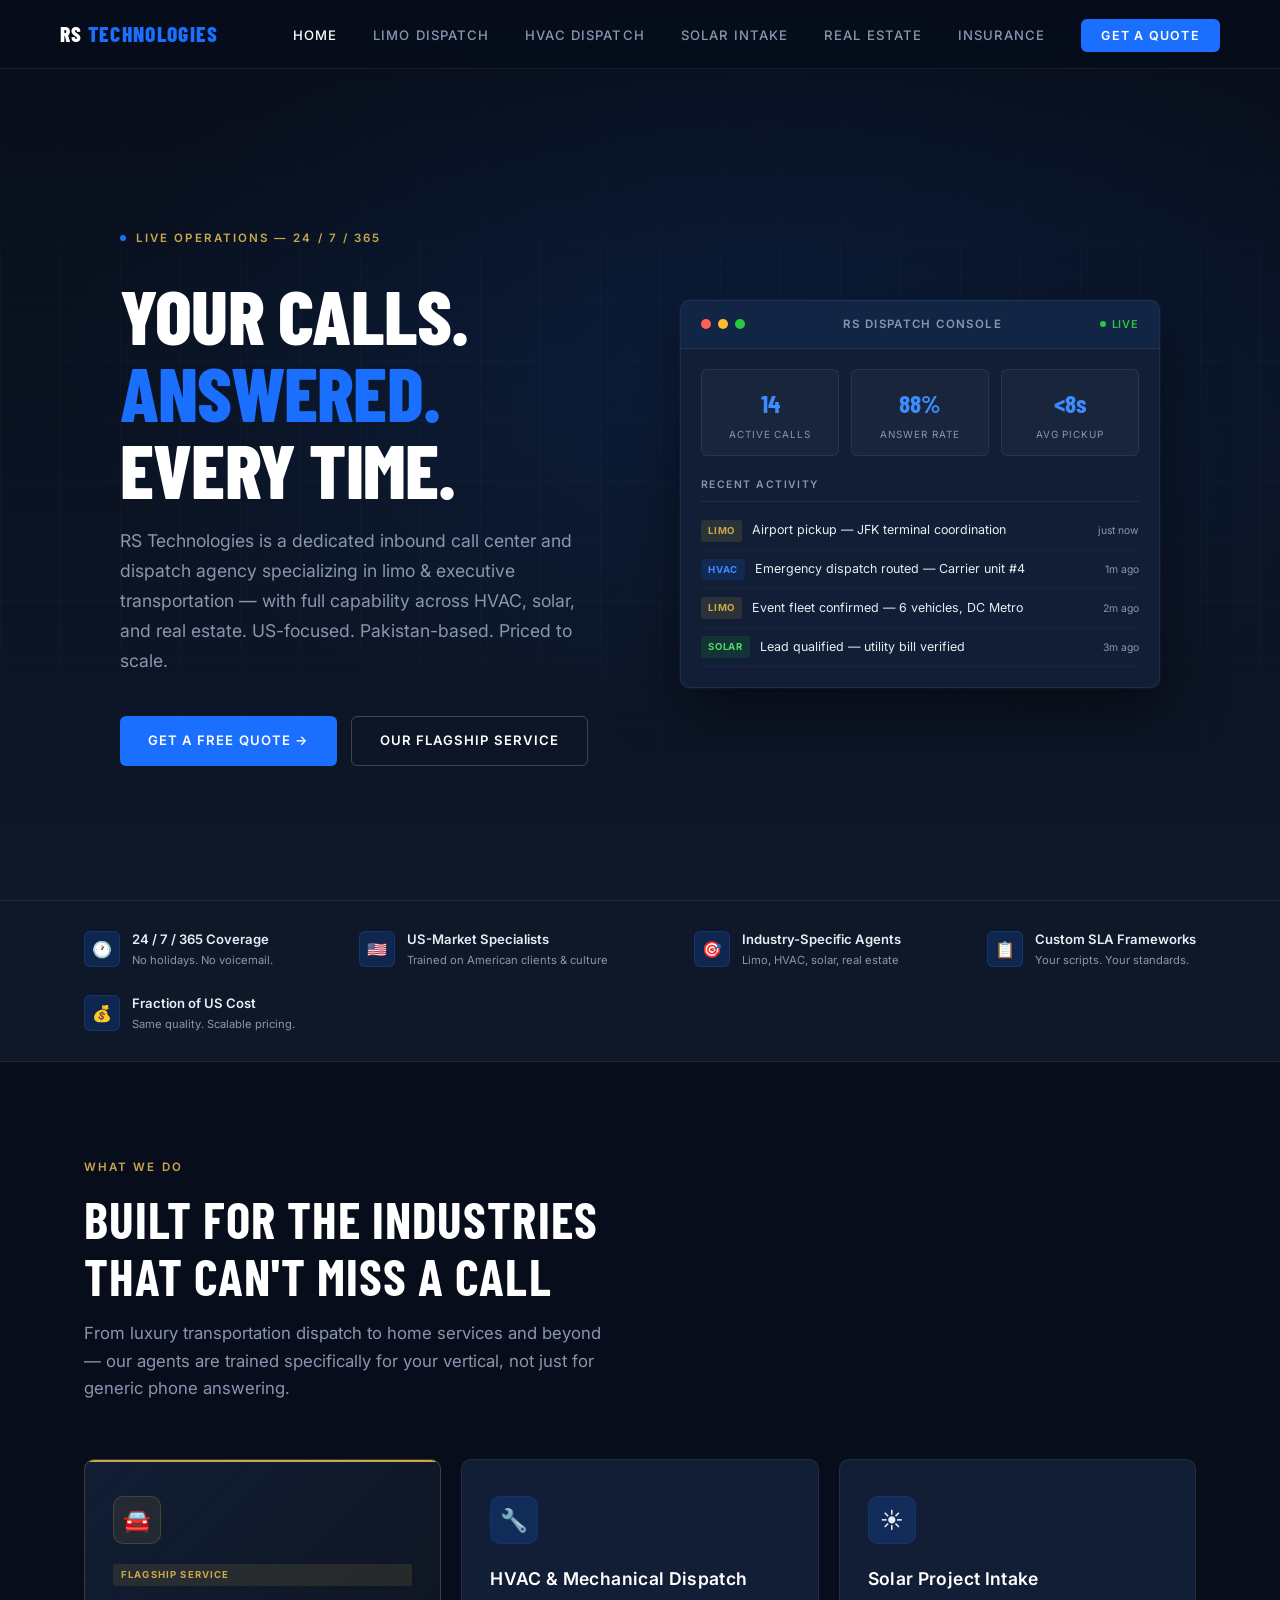
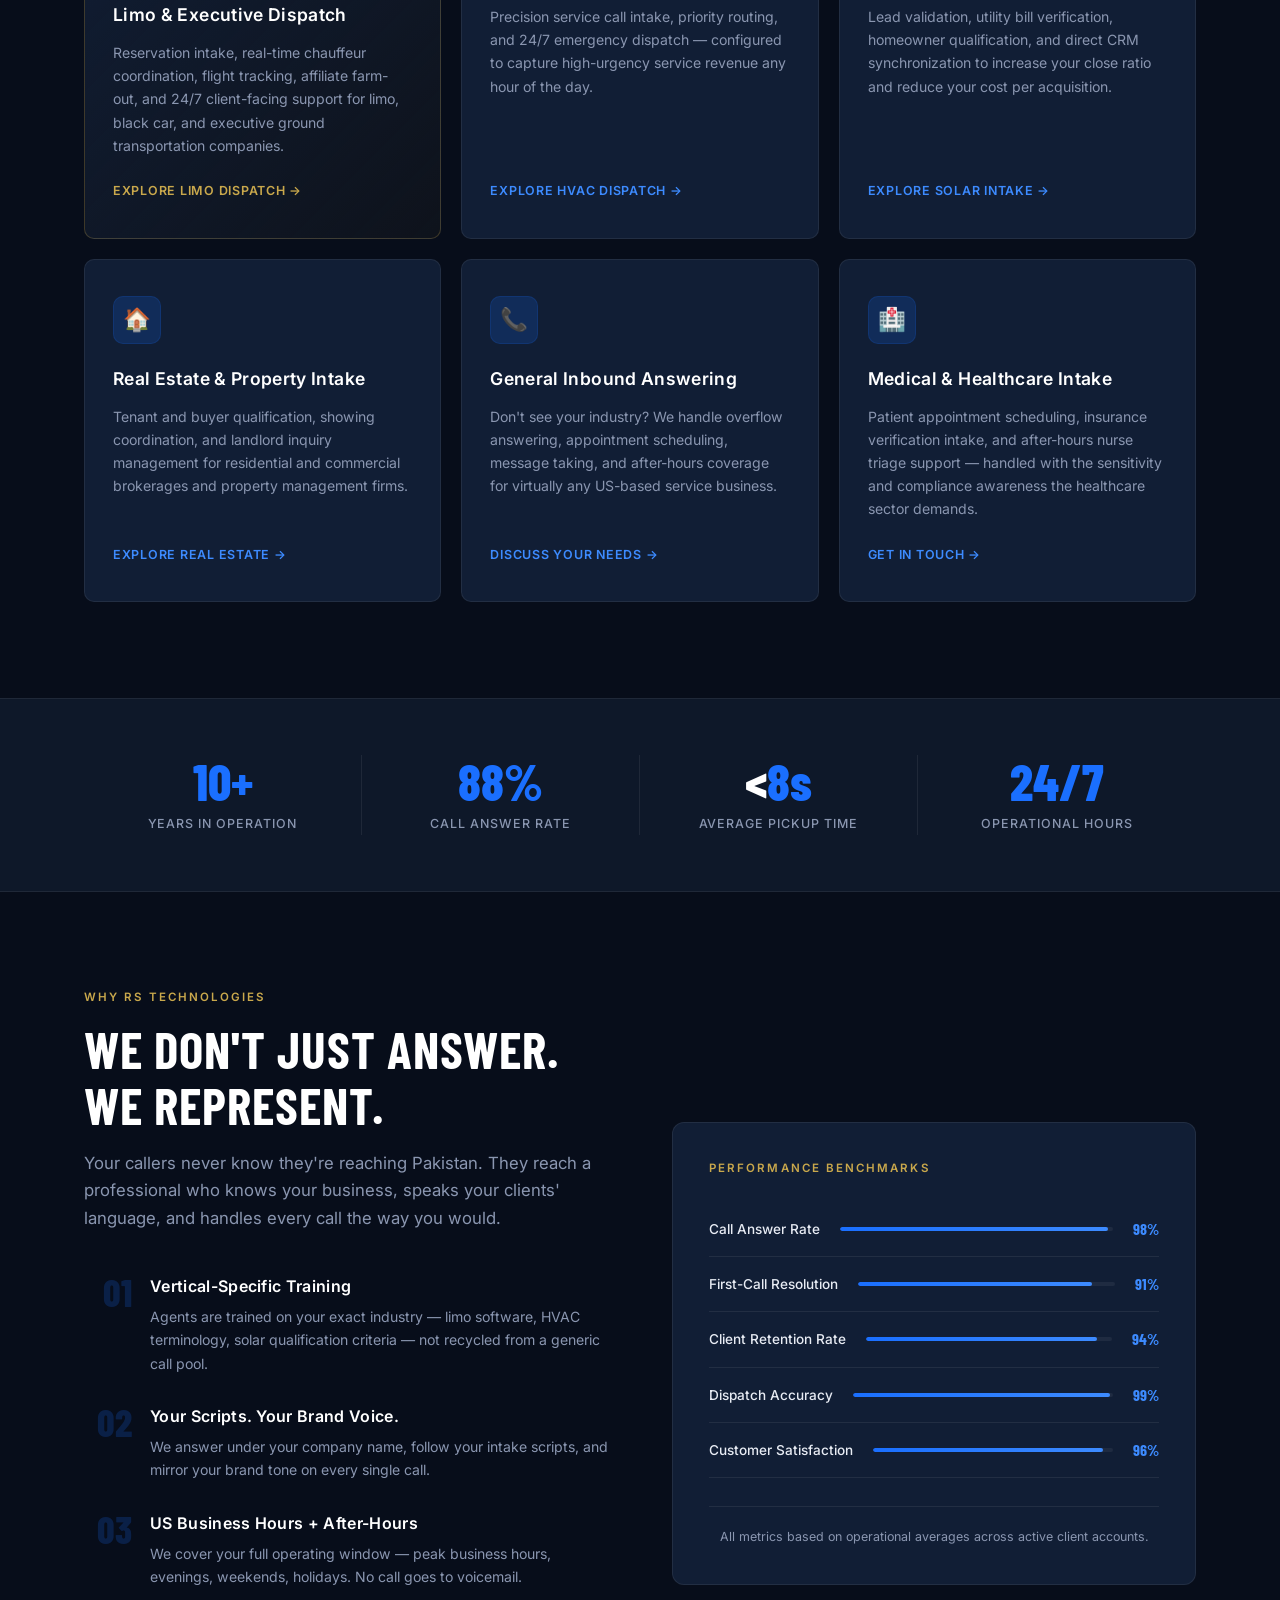
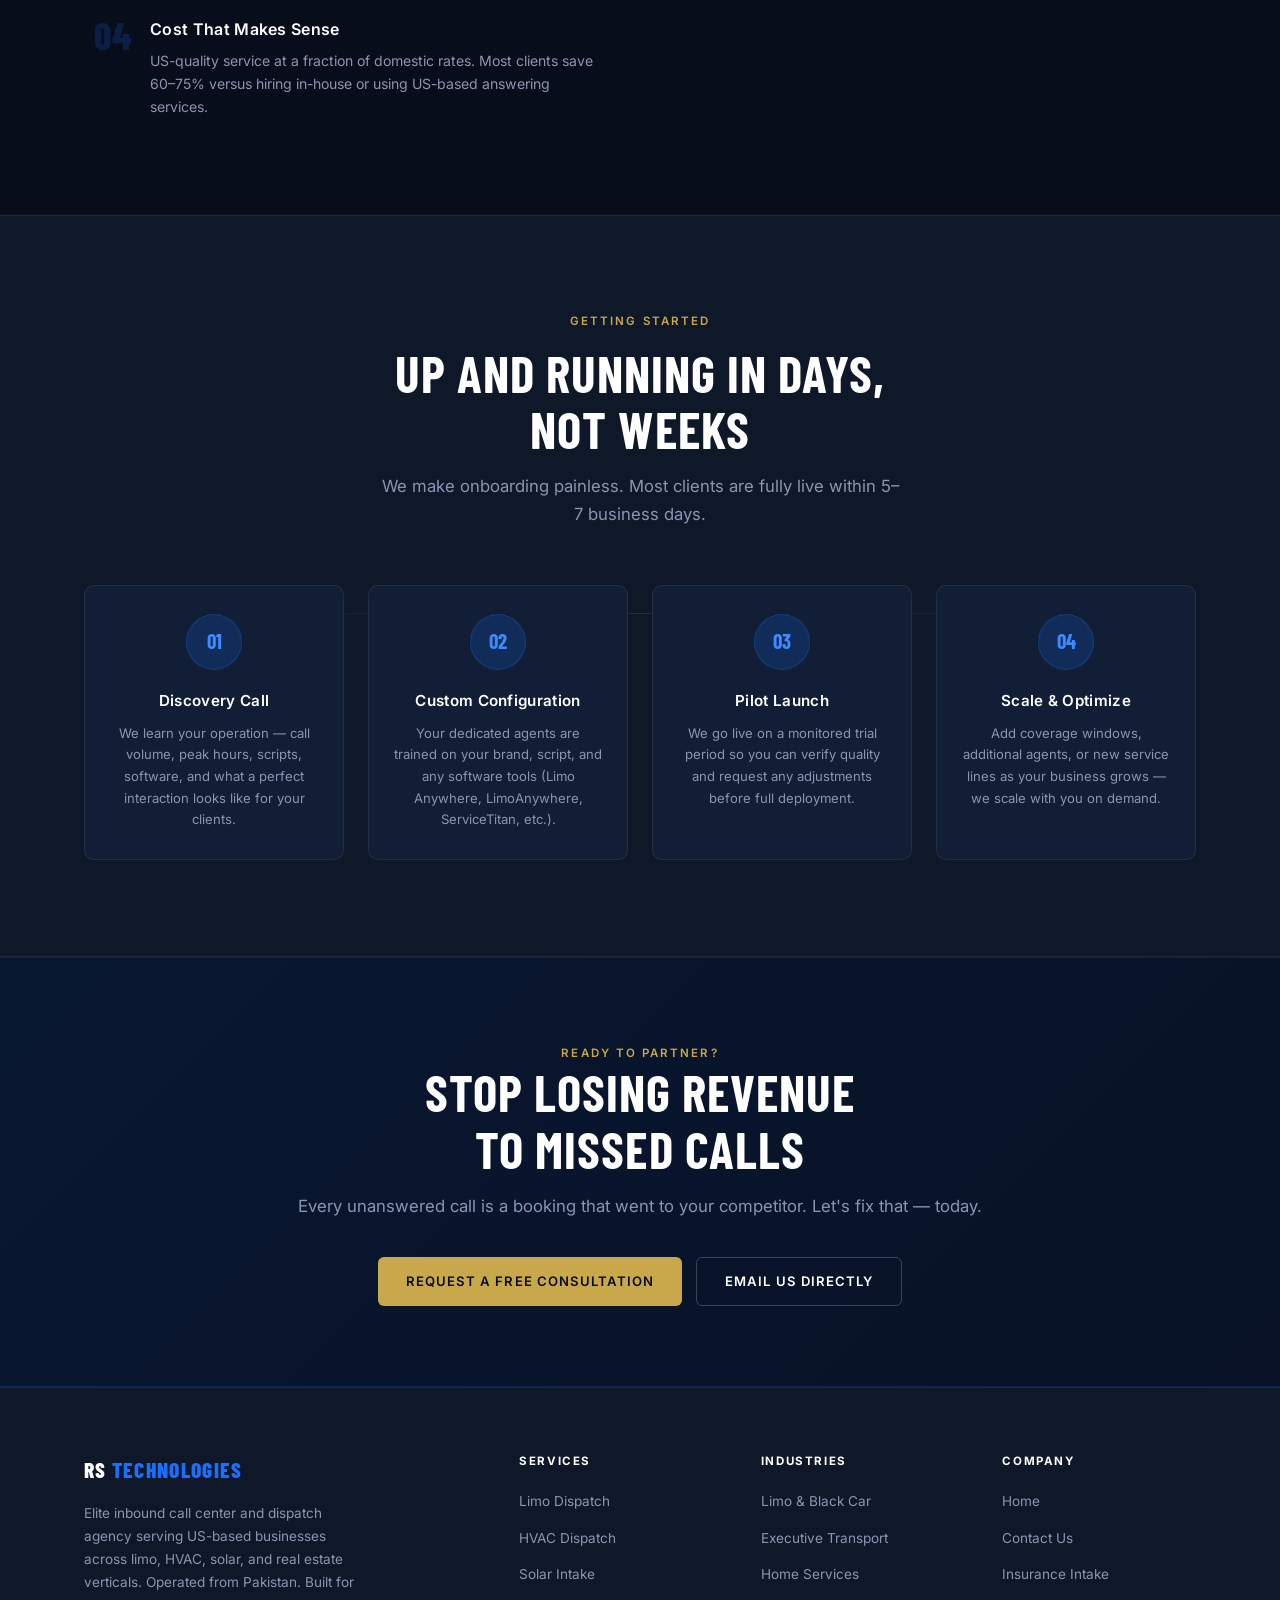
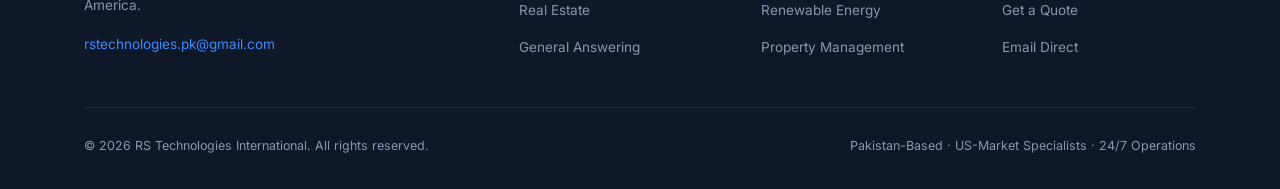
==== commit 8eefda4a: "Add Insurance link to navigation menu" ====
--- a/index.html
+++ b/index.html
@@ -45,6 +45,7 @@
       <li><a href="hvac.html">HVAC Dispatch</a></li>
       <li><a href="solar.html">Solar Intake</a></li>
       <li><a href="real-estate.html">Real Estate</a></li>
+      <li><a href="insurance.html">Insurance</a></li>
       <li><a href="contact.html" class="nav-cta">Get a Quote</a></li>
     </ul>
     <button class="nav-toggle" aria-label="Toggle navigation" aria-expanded="false">
@@ -413,6 +414,7 @@
         <ul role="list">
           <li><a href="index.html">Home</a></li>
           <li><a href="contact.html">Contact Us</a></li>
+          <li><a href="insurance.html">Insurance Intake</a></li>
           <li><a href="contact.html">Get a Quote</a></li>
           <li><a href="mailto:rstechnologies.pk@gmail.com">Email Direct</a></li>
         </ul>
